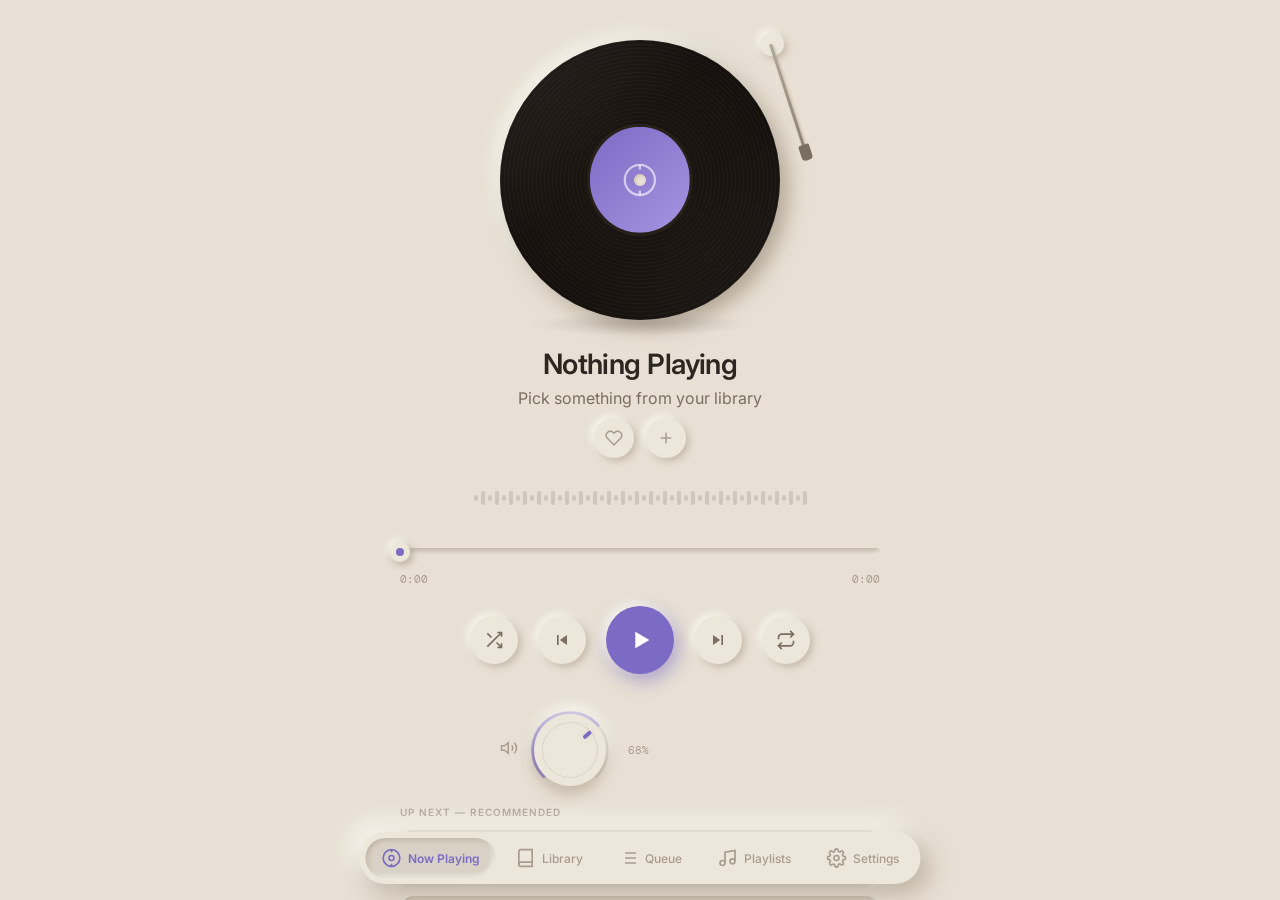
==== frontend/index.html @ 66c56b70 "feat: initialize Musico project with Tauri backend and neumorphic frontend architecture" ====
<!DOCTYPE html>
<html lang="en" data-palette="nebula">
<head>
<meta charset="UTF-8"/>
<meta name="viewport" content="width=device-width, initial-scale=1.0"/>
<title>Musico — Neumorphic Music Player</title>
<meta name="description" content="Musico — A beautiful neumorphic music player with skeuomorphic vinyl disc, rotary volume knob, and M3 Expressive navigation"/>

<link rel="stylesheet" href="css/tokens.css"/>
<link rel="stylesheet" href="css/neumorphic.css"/>
<link rel="stylesheet" href="css/animations.css"/>
<link rel="stylesheet" href="css/layout.css"/>
<link rel="stylesheet" href="css/now-playing.css"/>
<link rel="stylesheet" href="css/library.css"/>
<link rel="stylesheet" href="css/queue.css"/>
<link rel="stylesheet" href="css/settings.css"/>
</head>
<body>

<div id="app">
  <!-- ══════════════════════════════════════════════════════════════════════════
       MAIN CONTENT AREA
       ══════════════════════════════════════════════════════════════════════════ -->
  <main id="main-content">

    <!-- ── NOW PLAYING ────────────────────────────────────────────────────── -->
    <section id="view-now-playing" class="view active">
      <div class="now-playing" id="now-playing-scroll">

        <!-- Vinyl Record Assembly -->
        <div class="vinyl-container">
          <div class="vinyl-disc paused" id="vinyl-disc">
            <div class="vinyl-grooves"></div>
            <div class="vinyl-label" id="vinyl-label">
              <div class="vinyl-label-fallback" id="vinyl-fallback">
                <svg viewBox="0 0 24 24" fill="none" stroke="currentColor" stroke-width="1.5">
                  <circle cx="12" cy="12" r="10"/>
                  <circle cx="12" cy="12" r="3"/>
                  <path d="M12 2v3M12 19v3"/>
                </svg>
              </div>
            </div>
            <div class="vinyl-spindle"></div>
            <div class="vinyl-sheen"></div>
          </div>
          <div class="vinyl-shadow"></div>
          <!-- Tonearm -->
          <div class="tonearm-container">
            <div class="tonearm-base"></div>
            <div class="tonearm-arm tonearm resting" id="tonearm">
              <div class="tonearm-head"></div>
            </div>
          </div>
        </div>

        <!-- Song Metadata -->
        <div class="song-meta">
          <div class="song-title" id="np-title">Nothing Playing</div>
          <div class="song-artist" id="np-artist">Pick something from your library</div>
          <div class="song-actions">
            <button class="action-btn" id="btn-like" title="Like">
              <svg viewBox="0 0 24 24" fill="none" stroke="currentColor" stroke-width="2"><path d="M20.84 4.61a5.5 5.5 0 00-7.78 0L12 5.67l-1.06-1.06a5.5 5.5 0 00-7.78 7.78l1.06 1.06L12 21.23l7.78-7.78 1.06-1.06a5.5 5.5 0 000-7.78z"/></svg>
            </button>
            <button class="action-btn" id="btn-queue-current" title="Add to Queue">
              <svg viewBox="0 0 24 24" fill="none" stroke="currentColor" stroke-width="2"><path d="M12 5v14M5 12h14"/></svg>
            </button>
          </div>
        </div>

        <!-- Waveform Visualizer -->
        <div class="waveform" id="waveform"></div>

        <!-- Seek Bar -->
        <div class="seek-container">
          <div class="seek-track-wrapper" id="seek-wrapper">
            <div class="seek-track">
              <div class="seek-fill" id="seek-fill" style="width:0%">
                <div class="seek-thumb" id="seek-thumb"></div>
              </div>
            </div>
          </div>
          <div class="seek-times">
            <span id="time-current">0:00</span>
            <span id="time-total">0:00</span>
          </div>
        </div>

        <!-- Transport Controls -->
        <div class="transport">
          <button class="transport-btn" id="btn-shuffle" title="Shuffle">
            <svg viewBox="0 0 24 24" fill="none" stroke="currentColor" stroke-width="2"><path d="M16 3h5v5M4 20L21 3M21 16v5h-5M15 15l6 6M4 4l5 5"/></svg>
          </button>
          <button class="transport-btn" id="btn-prev" title="Previous">
            <svg viewBox="0 0 24 24" fill="currentColor"><path d="M6 6h2v12H6zM9.5 12l8.5 6V6z"/></svg>
          </button>
          <button class="play-btn-main" id="btn-play" title="Play">
            <svg viewBox="0 0 24 24" fill="currentColor" id="play-icon"><polygon points="8,5 20,12 8,19"/></svg>
          </button>
          <button class="transport-btn" id="btn-next" title="Next">
            <svg viewBox="0 0 24 24" fill="currentColor"><path d="M16 6h2v12h-2zM6 18l8.5-6L6 6z"/></svg>
          </button>
          <button class="transport-btn" id="btn-repeat" title="Repeat">
            <svg viewBox="0 0 24 24" fill="none" stroke="currentColor" stroke-width="2"><polyline points="17 1 21 5 17 9"/><path d="M3 11V9a4 4 0 014-4h14"/><polyline points="7 23 3 19 7 15"/><path d="M21 13v2a4 4 0 01-4 4H3"/></svg>
          </button>
        </div>

        <!-- Mode indicator -->
        <div class="mode-indicator" id="mode-indicator"></div>

        <!-- Volume Knob -->
        <div class="volume-section">
          <div class="volume-icon" id="vol-icon">
            <svg viewBox="0 0 24 24" fill="none" stroke="currentColor" stroke-width="2"><polygon points="11 5 6 9 2 9 2 15 6 15 11 19"/><path d="M19.07 4.93a10 10 0 010 14.14M15.54 8.46a5 5 0 010 7.08"/></svg>
          </div>
          <div class="volume-knob-container" id="knob-container">
            <svg class="knob-track" viewBox="0 0 100 100">
              <circle class="knob-track-bg" cx="50" cy="50" r="44" stroke-dasharray="207" stroke-dashoffset="0" transform="rotate(135 50 50)"/>
              <circle class="knob-track-fill" id="knob-arc" cx="50" cy="50" r="44" stroke-dasharray="207" stroke-dashoffset="207" transform="rotate(135 50 50)"/>
            </svg>
            <div class="volume-knob" id="volume-knob">
              <div class="knob-notch" id="knob-notch"></div>
            </div>
          </div>
          <div class="volume-label" id="vol-label">68%</div>
        </div>

        <!-- Recommendations -->
        <div class="recs-section" id="recs-section">
          <div class="recs-header">UP NEXT — RECOMMENDED</div>
          <div class="song-list" style="padding:0; overflow:visible;" id="recs-list">
            <!-- Populated by JS -->
          </div>
        </div>

      </div>
    </section>

    <!-- ── LIBRARY ────────────────────────────────────────────────────────── -->
    <section id="view-library" class="view">
      <div class="library">
        <div class="library-header">
          <span class="library-title">Library</span>
          <span class="library-count" id="lib-count">847 songs</span>
          <div class="search-bar" id="search-bar">
            <div class="search-icon">
              <svg viewBox="0 0 24 24" fill="none" stroke="currentColor" stroke-width="2"><circle cx="11" cy="11" r="8"/><path d="M21 21l-4.35-4.35"/></svg>
            </div>
            <input type="text" placeholder="Search your library..." id="search-input"/>
            <button class="search-clear" id="search-clear">✕</button>
          </div>
          <div class="view-toggle">
            <button class="view-toggle-btn active" data-view="list" id="toggle-list" title="List view">
              <svg viewBox="0 0 16 16" fill="none" stroke="currentColor" stroke-width="1.5"><path d="M2 4h12M2 8h12M2 12h12"/></svg>
            </button>
            <button class="view-toggle-btn" data-view="grid" id="toggle-grid" title="Grid view">
              <svg viewBox="0 0 16 16" fill="none" stroke="currentColor" stroke-width="1.5"><rect x="1" y="1" width="5.5" height="5.5" rx="1"/><rect x="9.5" y="1" width="5.5" height="5.5" rx="1"/><rect x="1" y="9.5" width="5.5" height="5.5" rx="1"/><rect x="9.5" y="9.5" width="5.5" height="5.5" rx="1"/></svg>
            </button>
          </div>
        </div>

        <div class="sort-bar">
          <span class="sort-label">Sort by</span>
          <button class="sort-pill active" data-sort="title">Title <span class="sort-arrow">↑</span></button>
          <button class="sort-pill" data-sort="artist">Artist</button>
          <button class="sort-pill" data-sort="album">Album</button>
          <button class="sort-pill" data-sort="duration">Duration</button>
        </div>

        <!-- List view -->
        <div class="song-list" id="song-list-view">
          <!-- Demo songs -->
        </div>

        <!-- Grid view (hidden by default) -->
        <div class="album-grid" id="album-grid-view" style="display:none;">
          <!-- Populated by JS -->
        </div>
      </div>
    </section>

    <!-- ── QUEUE ──────────────────────────────────────────────────────────── -->
    <section id="view-queue" class="view">
      <div class="queue-view">
        <div class="queue-header">
          <span class="queue-title">Queue</span>
          <span class="queue-count" id="queue-count">0 songs</span>
        </div>
        <div class="queue-list" id="queue-list">
          <div class="queue-empty" id="queue-empty">
            <svg viewBox="0 0 24 24" fill="none" stroke="currentColor" stroke-width="1.5"><path d="M9 18V5l12-2v13"/><circle cx="6" cy="18" r="3"/><circle cx="18" cy="16" r="3"/></svg>
            <div style="text-align:center;">
              <div style="font-weight:var(--weight-semi); color:var(--text-primary); margin-bottom:4px;">Queue is empty</div>
              <div style="font-size:var(--text-caption);">Add songs from Library or let Smart Radio fill it</div>
            </div>
          </div>
        </div>
      </div>
    </section>

    <!-- ── PLAYLISTS ──────────────────────────────────────────────────────── -->
    <section id="view-playlists" class="view">
      <div class="queue-view">
        <div class="queue-header">
          <span class="queue-title">Playlists</span>
        </div>
        <div class="queue-list">
          <div class="queue-empty">
            <svg viewBox="0 0 24 24" fill="none" stroke="currentColor" stroke-width="1.5"><path d="M8 6h13M8 12h13M8 18h13M3 6h.01M3 12h.01M3 18h.01"/></svg>
            <div style="text-align:center;">
              <div style="font-weight:var(--weight-semi); color:var(--text-primary); margin-bottom:4px;">No playlists yet</div>
              <div style="font-size:var(--text-caption);">Smart playlists will appear here once you listen more</div>
            </div>
          </div>
        </div>
      </div>
    </section>

    <!-- ── SETTINGS ───────────────────────────────────────────────────────── -->
    <section id="view-settings" class="view">
      <div class="settings-view">
        <div class="settings-header">
          <div class="settings-title">Settings</div>
          <div class="settings-subtitle">Musico preferences & audio</div>
        </div>

        <div class="settings-tabs">
          <button class="settings-tab active" data-tab="general">
            <svg viewBox="0 0 24 24" fill="none" stroke="currentColor" stroke-width="2"><circle cx="12" cy="12" r="3"/><path d="M19.4 15a1.65 1.65 0 00.33 1.82l.06.06a2 2 0 010 2.83 2 2 0 01-2.83 0l-.06-.06a1.65 1.65 0 00-1.82-.33 1.65 1.65 0 00-1 1.51V21a2 2 0 01-4 0v-.09A1.65 1.65 0 009 19.4a1.65 1.65 0 00-1.82.33l-.06.06a2 2 0 01-2.83-2.83l.06-.06A1.65 1.65 0 004.68 15a1.65 1.65 0 00-1.51-1H3a2 2 0 010-4h.09A1.65 1.65 0 004.6 9a1.65 1.65 0 00-.33-1.82l-.06-.06a2 2 0 012.83-2.83l.06.06A1.65 1.65 0 009 4.68a1.65 1.65 0 001-1.51V3a2 2 0 014 0v.09a1.65 1.65 0 001 1.51 1.65 1.65 0 001.82-.33l.06-.06a2 2 0 012.83 2.83l-.06.06A1.65 1.65 0 0019.4 9a1.65 1.65 0 001.51 1H21a2 2 0 010 4h-.09a1.65 1.65 0 00-1.51 1z"/></svg>
            General
          </button>
          <button class="settings-tab" data-tab="audio">
            <svg viewBox="0 0 24 24" fill="none" stroke="currentColor" stroke-width="2"><path d="M2 6h4l3-3h6l3 3h4v12H2z"/><circle cx="12" cy="13" r="4"/></svg>
            Audio
          </button>
          <button class="settings-tab" data-tab="themes">
            <svg viewBox="0 0 24 24" fill="none" stroke="currentColor" stroke-width="2"><circle cx="12" cy="12" r="5"/><path d="M12 1v2M12 21v2M4.22 4.22l1.42 1.42M18.36 18.36l1.42 1.42M1 12h2M21 12h2M4.22 19.78l1.42-1.42M18.36 5.64l1.42-1.42"/></svg>
            Themes
          </button>
        </div>

        <div class="settings-content">

          <!-- GENERAL TAB -->
          <div class="settings-panel active" id="panel-general">
            <!-- Music Folder -->
            <div class="s-card">
              <div class="s-card-header">Music Library</div>
              <div class="s-row">
                <div class="s-icon">
                  <svg viewBox="0 0 24 24" fill="none" stroke="currentColor" stroke-width="2"><path d="M22 19a2 2 0 01-2 2H4a2 2 0 01-2-2V5a2 2 0 012-2h5l2 3h9a2 2 0 012 2z"/></svg>
                </div>
                <div class="s-info">
                  <div class="s-label">Music Folder</div>
                  <div class="s-hint">Scanned for audio files</div>
                </div>
                <span class="s-folder-tag">
                  <svg viewBox="0 0 16 16" fill="none" stroke="currentColor" stroke-width="1.2"><path d="M2 4h12v9H2zM2 4l2-2h3l1 2"/></svg>
                  ~/Music
                </span>
              </div>
              <div class="s-row">
                <div class="s-icon green">
                  <svg viewBox="0 0 24 24" fill="none" stroke="currentColor" stroke-width="2"><polyline points="23 4 23 10 17 10"/><path d="M20.49 15a9 9 0 11-2.12-9.36L23 10"/></svg>
                </div>
                <div class="s-info">
                  <div class="s-label">Re-index Library</div>
                  <div class="s-hint">847 songs · Scanned 2 hours ago</div>
                </div>
                <button class="s-action-btn" id="btn-scan">
                  <svg viewBox="0 0 24 24" fill="none" stroke="currentColor" stroke-width="2"><polyline points="23 4 23 10 17 10"/><path d="M20.49 15a9 9 0 11-2.12-9.36L23 10"/></svg>
                  Scan
                </button>
              </div>
            </div>

            <!-- Keyboard Shortcuts -->
            <div class="s-card">
              <div class="s-card-header">Keyboard Shortcuts</div>
              <div style="padding: var(--space-12) var(--space-20);">
                <div class="shortcut-row"><span class="key-badge">Space</span><span class="shortcut-desc">Play / Pause</span></div>
                <div class="shortcut-row"><span class="key-badge">← →</span><span class="shortcut-desc">Seek ±5 seconds</span></div>
                <div class="shortcut-row"><span class="key-badge">↑ ↓</span><span class="shortcut-desc">Volume ±5%</span></div>
                <div class="shortcut-row"><span class="key-badge">N</span><span class="shortcut-desc">Next track</span></div>
                <div class="shortcut-row"><span class="key-badge">P</span><span class="shortcut-desc">Previous track</span></div>
                <div class="shortcut-row"><span class="key-badge">S</span><span class="shortcut-desc">Cycle shuffle mode</span></div>
                <div class="shortcut-row"><span class="key-badge">R</span><span class="shortcut-desc">Cycle repeat mode</span></div>
              </div>
            </div>

            <!-- About -->
            <div class="s-card">
              <div class="about-section">
                <div>
                  <div class="about-name">Musico</div>
                  <div class="about-detail">Tauri · Symphonia · Pure Rust Backend</div>
                </div>
                <span class="version-badge">v0.2.0</span>
              </div>
            </div>
          </div>

          <!-- AUDIO TAB -->
          <div class="settings-panel" id="panel-audio">
            <!-- Equalizer -->
            <div class="s-card">
              <div class="s-row" style="border-top:none;">
                <div class="s-icon">
                  <svg viewBox="0 0 24 24" fill="none" stroke="currentColor" stroke-width="2"><path d="M2 6h4M10 6h12M2 12h10M16 12h6M2 18h6M12 18h10"/><circle cx="8" cy="6" r="2"/><circle cx="14" cy="12" r="2"/><circle cx="10" cy="18" r="2"/></svg>
                </div>
                <div class="s-info">
                  <div class="s-label">Equalizer</div>
                  <div class="s-hint">10-band audio equalizer</div>
                </div>
                <div class="s-toggle on" id="toggle-eq"></div>
              </div>
              <div style="padding: var(--space-4) var(--space-16) var(--space-8); display:flex; gap:var(--space-6); flex-wrap:wrap;">
                <button class="sort-pill active">Flat</button>
                <button class="sort-pill">Bass Boost</button>
                <button class="sort-pill">Vocal</button>
                <button class="sort-pill">Treble</button>
                <button class="sort-pill">Rock</button>
                <button class="sort-pill">Classical</button>
              </div>
              <div class="eq-bands">
                <div class="eq-band"><span class="eq-band-label">32</span><span class="eq-band-value">0</span></div>
                <div class="eq-band"><span class="eq-band-label">64</span><span class="eq-band-value">0</span></div>
                <div class="eq-band"><span class="eq-band-label">125</span><span class="eq-band-value">0</span></div>
                <div class="eq-band"><span class="eq-band-label">250</span><span class="eq-band-value">0</span></div>
                <div class="eq-band"><span class="eq-band-label">500</span><span class="eq-band-value">0</span></div>
                <div class="eq-band"><span class="eq-band-label">1K</span><span class="eq-band-value">0</span></div>
                <div class="eq-band"><span class="eq-band-label">2K</span><span class="eq-band-value">0</span></div>
                <div class="eq-band"><span class="eq-band-label">4K</span><span class="eq-band-value">0</span></div>
                <div class="eq-band"><span class="eq-band-label">8K</span><span class="eq-band-value">0</span></div>
                <div class="eq-band"><span class="eq-band-label">16K</span><span class="eq-band-value">0</span></div>
              </div>
            </div>

            <!-- Normalization -->
            <div class="s-card">
              <div class="s-card-header">Audio Normalization</div>
              <div class="s-card-desc">Match perceived loudness across tracks</div>
              <div style="padding: var(--space-4) var(--space-20) var(--space-16); display:flex; gap:var(--space-8);">
                <button class="sort-pill active">Off</button>
                <button class="sort-pill">Track</button>
                <button class="sort-pill">Album</button>
              </div>
            </div>

            <!-- Crossfade -->
            <div class="s-card">
              <div class="s-row" style="border-top:none;">
                <div class="s-icon red">
                  <svg viewBox="0 0 24 24" fill="none" stroke="currentColor" stroke-width="2"><path d="M2 12s3-7 10-7 10 7 10 7-3 7-10 7-10-7-10-7z"/></svg>
                </div>
                <div class="s-info">
                  <div class="s-label">Crossfade</div>
                  <div class="s-hint">Smooth blend between tracks</div>
                </div>
                <div class="s-toggle" id="toggle-crossfade"></div>
              </div>
              <div class="s-slider-row">
                <div class="s-slider-label">
                  <span class="s-hint">Duration</span>
                  <span class="s-value">3.0s</span>
                </div>
                <input type="range" class="s-slider" min="0.5" max="10" step="0.5" value="3"/>
              </div>
            </div>

            <!-- Sleep Timer -->
            <div class="s-card">
              <div class="s-card-header">Sleep Timer</div>
              <div style="padding: var(--space-4) var(--space-20) var(--space-16); display:flex; gap:var(--space-8); flex-wrap:wrap;">
                <button class="sort-pill">15 min</button>
                <button class="sort-pill">30 min</button>
                <button class="sort-pill">45 min</button>
                <button class="sort-pill">60 min</button>
                <button class="sort-pill">90 min</button>
              </div>
            </div>
          </div>

          <!-- THEMES TAB -->
          <div class="settings-panel" id="panel-themes">
            <!-- Color Palette -->
            <div class="s-card">
              <div class="s-card-header">Color Palette</div>
              <div class="swatches-row" id="palette-swatches">
                <div class="swatch selected" data-palette="nebula"><div class="swatch-color" style="background:linear-gradient(135deg,#7c6bc4,#a594e0);"></div></div>
                <div class="swatch" data-palette="sakura"><div class="swatch-color" style="background:linear-gradient(135deg,#d4548a,#e88aab);"></div></div>
                <div class="swatch" data-palette="aurora"><div class="swatch-color" style="background:linear-gradient(135deg,#2da67a,#5cc49e);"></div></div>
                <div class="swatch" data-palette="ocean"><div class="swatch-color" style="background:linear-gradient(135deg,#2e96cc,#68b8e0);"></div></div>
                <div class="swatch" data-palette="ember"><div class="swatch-color" style="background:linear-gradient(135deg,#d48a3c,#e8a868);"></div></div>
                <div class="swatch" data-palette="mono"><div class="swatch-color" style="background:linear-gradient(135deg,#7a7a80,#a0a0a6);"></div></div>
              </div>
            </div>

            <!-- Art Tint -->
            <div class="s-card">
              <div class="s-row" style="border-top:none;">
                <div class="s-icon blue">
                  <svg viewBox="0 0 24 24" fill="none" stroke="currentColor" stroke-width="2"><rect x="3" y="3" width="18" height="18" rx="2"/><circle cx="8.5" cy="8.5" r="1.5"/><path d="M21 15l-5-5L5 21"/></svg>
                </div>
                <div class="s-info">
                  <div class="s-label">Art Tint Background</div>
                  <div class="s-hint">Tint surfaces with album art color</div>
                </div>
                <div class="s-toggle on" id="toggle-art-tint"></div>
              </div>
            </div>

            <!-- Smart Radio -->
            <div class="s-card">
              <div class="s-row" style="border-top:none;">
                <div class="s-icon green">
                  <svg viewBox="0 0 24 24" fill="none" stroke="currentColor" stroke-width="2"><path d="M9.09 9a3 3 0 015.83 1c0 2-3 3-3 3"/><circle cx="12" cy="17" r=".5"/><circle cx="12" cy="12" r="10"/></svg>
                </div>
                <div class="s-info">
                  <div class="s-label">Smart Recommendations</div>
                  <div class="s-hint">ML queue based on session mood</div>
                </div>
                <div class="s-toggle on" id="toggle-smart-rec"></div>
              </div>
            </div>
          </div>

        </div>
      </div>
    </section>

  </main>

  <!-- ══════════════════════════════════════════════════════════════════════════
       MINI PLAYER STRIP
       ══════════════════════════════════════════════════════════════════════════ -->
  <div class="mini-player hidden" id="mini-player" style="--mini-progress: 0%;">
    <div class="mini-vinyl mini-vinyl-spin paused" id="mini-vinyl">
      <div class="mini-vinyl-art" id="mini-art">
        <svg viewBox="0 0 24 24" fill="none" stroke="currentColor" stroke-width="1.5" style="color:var(--text-disabled); width:12px; height:12px;">
          <circle cx="12" cy="12" r="10"/><circle cx="12" cy="12" r="3"/>
        </svg>
      </div>
      <div class="mini-vinyl-hole"></div>
    </div>
    <div class="mini-info">
      <div class="mini-title" id="mini-title">Nothing Playing</div>
      <div class="mini-artist" id="mini-artist">—</div>
    </div>
    <div class="mini-controls">
      <button class="mini-btn play-btn" id="mini-play" title="Play/Pause">
        <svg viewBox="0 0 24 24" fill="currentColor"><polygon points="8,5 20,12 8,19"/></svg>
      </button>
      <button class="mini-btn" id="mini-next" title="Next">
        <svg viewBox="0 0 24 24" fill="currentColor"><path d="M16 6h2v12h-2zM6 18l8.5-6L6 6z"/></svg>
      </button>
    </div>
  </div>

  <!-- ══════════════════════════════════════════════════════════════════════════
       BOTTOM NAVIGATION PILL
       ══════════════════════════════════════════════════════════════════════════ -->
  <nav class="bottom-nav-pill" id="bottom-nav">
    <button class="nav-item active" data-view="now-playing">
      <svg viewBox="0 0 24 24" fill="none" stroke="currentColor" stroke-width="2"><circle cx="12" cy="12" r="10"/><circle cx="12" cy="12" r="3"/><path d="M12 2v3M12 19v3"/></svg>
      <span>Now Playing</span>
    </button>
    <button class="nav-item" data-view="library">
      <svg viewBox="0 0 24 24" fill="none" stroke="currentColor" stroke-width="2"><path d="M4 19.5A2.5 2.5 0 016.5 17H20"/><path d="M6.5 2H20v20H6.5A2.5 2.5 0 014 19.5v-15A2.5 2.5 0 016.5 2z"/></svg>
      <span>Library</span>
    </button>
    <button class="nav-item" data-view="queue">
      <svg viewBox="0 0 24 24" fill="none" stroke="currentColor" stroke-width="2"><path d="M8 6h13M8 12h13M8 18h13M3 6h.01M3 12h.01M3 18h.01"/></svg>
      <span>Queue</span>
    </button>
    <button class="nav-item" data-view="playlists">
      <svg viewBox="0 0 24 24" fill="none" stroke="currentColor" stroke-width="2"><path d="M9 18V5l12-2v13"/><circle cx="6" cy="18" r="3"/><circle cx="18" cy="16" r="3"/></svg>
      <span>Playlists</span>
    </button>
    <button class="nav-item" data-view="settings">
      <svg viewBox="0 0 24 24" fill="none" stroke="currentColor" stroke-width="2"><circle cx="12" cy="12" r="3"/><path d="M19.4 15a1.65 1.65 0 00.33 1.82l.06.06a2 2 0 010 2.83 2 2 0 01-2.83 0l-.06-.06a1.65 1.65 0 00-1.82-.33 1.65 1.65 0 00-1 1.51V21a2 2 0 01-4 0v-.09A1.65 1.65 0 009 19.4a1.65 1.65 0 00-1.82.33l-.06.06a2 2 0 01-2.83-2.83l.06-.06A1.65 1.65 0 004.68 15a1.65 1.65 0 00-1.51-1H3a2 2 0 010-4h.09A1.65 1.65 0 004.6 9a1.65 1.65 0 00-.33-1.82l-.06-.06a2 2 0 012.83-2.83l.06.06A1.65 1.65 0 009 4.68a1.65 1.65 0 001-1.51V3a2 2 0 014 0v.09a1.65 1.65 0 001 1.51 1.65 1.65 0 001.82-.33l.06-.06a2 2 0 012.83 2.83l-.06.06A1.65 1.65 0 0019.4 9a1.65 1.65 0 001.51 1H21a2 2 0 010 4h-.09a1.65 1.65 0 00-1.51 1z"/></svg>
      <span>Settings</span>
    </button>
  </nav>
</div>

<!-- ═══════════════════════════════════════════════════════════════════════════
     JAVASCRIPT
     ═══════════════════════════════════════════════════════════════════════════ -->
<script src="js/bridge.js"></script>
<script src="js/app.js"></script>
<script src="js/vinyl.js"></script>
<script src="js/knob.js"></script>
<script src="js/seek.js"></script>

</body>
</html>
---- frontend/css/tokens.css ----
/* ══════════════════════════════════════════════════════════════════════════════
   MUSICO — Design System Tokens
   Neumorphic Warm Light · M3 Expressive Hint
   ══════════════════════════════════════════════════════════════════════════════ */

@import url('https://fonts.googleapis.com/css2?family=Inter:opsz,wght@14..32,300;14..32,400;14..32,500;14..32,600;14..32,700&family=DM+Mono:wght@400;500&display=swap');

:root {
  /* ─── Surface Palette ─────────────────────────────────────────────────── */
  --surface-base:      #e4dcd0;
  --surface:           #e8e0d4;
  --surface-raised:    #ede6da;
  --surface-inset:     #d9d1c5;
  --surface-deep:      #cfc7bb;

  /* ─── Neumorphic Shadows ──────────────────────────────────────────────── */
  --shadow-dark:       rgba(155, 140, 120, 0.45);
  --shadow-light:      rgba(255, 255, 248, 0.75);
  --shadow-dark-strong: rgba(140, 125, 105, 0.6);
  --shadow-light-strong: rgba(255, 255, 252, 0.9);

  /* ─── Text Colors ─────────────────────────────────────────────────────── */
  --text-primary:      #2e2620;
  --text-secondary:    #7a6e60;
  --text-muted:        #a89c8e;
  --text-disabled:     #c4bab0;
  --text-on-accent:    #ffffff;

  /* ─── Dividers & Borders ──────────────────────────────────────────────── */
  --divider:           rgba(155, 140, 120, 0.18);
  --border-subtle:     rgba(155, 140, 120, 0.12);

  /* ─── Accent — Nebula (default) ───────────────────────────────────────── */
  --accent:            #7c6bc4;
  --accent-secondary:  #a594e0;
  --accent-tint:       rgba(124, 107, 196, 0.12);
  --accent-tint-strong: rgba(124, 107, 196, 0.22);
  --accent-shadow:     rgba(124, 107, 196, 0.30);
  --accent-glow:       rgba(124, 107, 196, 0.15);

  /* ─── Semantic Colors ─────────────────────────────────────────────────── */
  --success:           #4caf7c;
  --warning:           #e0a040;
  --error:             #d45858;

  /* ─── Typography ──────────────────────────────────────────────────────── */
  --font-display:      'Inter', -apple-system, BlinkMacSystemFont, sans-serif;
  --font-mono:         'DM Mono', 'SF Mono', 'Consolas', monospace;

  --text-hero:         28px;
  --text-title:        20px;
  --text-subtitle:     16px;
  --text-body:         14px;
  --text-caption:      12px;
  --text-micro:        11px;
  --text-nano:         10px;

  --weight-light:      300;
  --weight-normal:     400;
  --weight-medium:     500;
  --weight-semi:       600;
  --weight-bold:       700;

  /* ─── Spacing ─────────────────────────────────────────────────────────── */
  --space-2:           2px;
  --space-4:           4px;
  --space-6:           6px;
  --space-8:           8px;
  --space-10:          10px;
  --space-12:          12px;
  --space-16:          16px;
  --space-20:          20px;
  --space-24:          24px;
  --space-32:          32px;
  --space-40:          40px;
  --space-48:          48px;
  --space-64:          64px;

  /* ─── Radii ───────────────────────────────────────────────────────────── */
  --radius-xs:         6px;
  --radius-sm:         10px;
  --radius-md:         14px;
  --radius-lg:         20px;
  --radius-xl:         28px;
  --radius-pill:       50px;
  --radius-circle:     50%;

  /* ─── Neumorphic Presets ──────────────────────────────────────────────── */
  --neu-raised:        6px 6px 14px var(--shadow-dark), -6px -6px 14px var(--shadow-light);
  --neu-raised-sm:     3px 3px 7px var(--shadow-dark), -3px -3px 7px var(--shadow-light);
  --neu-raised-lg:     10px 10px 24px var(--shadow-dark), -10px -10px 24px var(--shadow-light);
  --neu-inset:         inset 4px 4px 8px var(--shadow-dark), inset -4px -4px 8px var(--shadow-light);
  --neu-inset-sm:      inset 2px 2px 5px var(--shadow-dark), inset -2px -2px 5px var(--shadow-light);
  --neu-inset-lg:      inset 6px 6px 14px var(--shadow-dark), inset -6px -6px 14px var(--shadow-light);
  --neu-flat:          none;

  /* ─── Transitions ─────────────────────────────────────────────────────── */
  --ease-out:          cubic-bezier(0.22, 1, 0.36, 1);
  --ease-spring:       cubic-bezier(0.34, 1.56, 0.64, 1);
  --duration-fast:     120ms;
  --duration-normal:   200ms;
  --duration-slow:     350ms;

  /* ─── Z-Index Layers ──────────────────────────────────────────────────── */
  --z-base:            1;
  --z-raised:          10;
  --z-mini-player:     100;
  --z-nav:             200;
  --z-overlay:         500;
  --z-modal:           1000;

  /* ─── Vinyl ───────────────────────────────────────────────────────────── */
  --vinyl-size:        280px;
  --vinyl-color:       #1a1410;
  --vinyl-groove:      rgba(40, 35, 28, 0.7);
  --vinyl-sheen:       rgba(255, 245, 230, 0.06);
  --vinyl-label-size:  38%;

  /* ─── Knob ────────────────────────────────────────────────────────────── */
  --knob-size:         72px;
  --knob-track-width:  4px;
}

/* ─── Palette Overrides ─────────────────────────────────────────────────────── */

[data-palette="nebula"] {
  --accent:            #7c6bc4;
  --accent-secondary:  #a594e0;
  --accent-tint:       rgba(124, 107, 196, 0.12);
  --accent-tint-strong: rgba(124, 107, 196, 0.22);
  --accent-shadow:     rgba(124, 107, 196, 0.30);
  --accent-glow:       rgba(124, 107, 196, 0.15);
}

[data-palette="sakura"] {
  --accent:            #d4548a;
  --accent-secondary:  #e88aab;
  --accent-tint:       rgba(212, 84, 138, 0.12);
  --accent-tint-strong: rgba(212, 84, 138, 0.22);
  --accent-shadow:     rgba(212, 84, 138, 0.30);
  --accent-glow:       rgba(212, 84, 138, 0.15);
}

[data-palette="aurora"] {
  --accent:            #2da67a;
  --accent-secondary:  #5cc49e;
  --accent-tint:       rgba(45, 166, 122, 0.12);
  --accent-tint-strong: rgba(45, 166, 122, 0.22);
  --accent-shadow:     rgba(45, 166, 122, 0.30);
  --accent-glow:       rgba(45, 166, 122, 0.15);
}

[data-palette="ocean"] {
  --accent:            #2e96cc;
  --accent-secondary:  #68b8e0;
  --accent-tint:       rgba(46, 150, 204, 0.12);
  --accent-tint-strong: rgba(46, 150, 204, 0.22);
  --accent-shadow:     rgba(46, 150, 204, 0.30);
  --accent-glow:       rgba(46, 150, 204, 0.15);
}

[data-palette="ember"] {
  --accent:            #d48a3c;
  --accent-secondary:  #e8a868;
  --accent-tint:       rgba(212, 138, 60, 0.12);
  --accent-tint-strong: rgba(212, 138, 60, 0.22);
  --accent-shadow:     rgba(212, 138, 60, 0.30);
  --accent-glow:       rgba(212, 138, 60, 0.15);
}

[data-palette="mono"] {
  --accent:            #7a7a80;
  --accent-secondary:  #a0a0a6;
  --accent-tint:       rgba(122, 122, 128, 0.12);
  --accent-tint-strong: rgba(122, 122, 128, 0.22);
  --accent-shadow:     rgba(122, 122, 128, 0.30);
  --accent-glow:       rgba(122, 122, 128, 0.15);
}
---- frontend/css/neumorphic.css ----
/* ══════════════════════════════════════════════════════════════════════════════
   MUSICO — Neumorphic Utility Classes
   Reusable raised/inset/button primitives
   ══════════════════════════════════════════════════════════════════════════════ */

/* ─── Reset ─────────────────────────────────────────────────────────────────── */
*, *::before, *::after { box-sizing: border-box; margin: 0; padding: 0; }

html {
  font-family: var(--font-display);
  font-size: 16px;
  color: var(--text-primary);
  background: var(--surface);
  -webkit-font-smoothing: antialiased;
  -moz-osx-font-smoothing: grayscale;
  overflow: hidden;
  height: 100%;
}

body {
  height: 100%;
  overflow: hidden;
}

/* ─── Neumorphic Surfaces ───────────────────────────────────────────────────── */

.neu-raised {
  background: var(--surface-raised);
  box-shadow: var(--neu-raised);
  border-radius: var(--radius-lg);
}

.neu-raised-sm {
  background: var(--surface-raised);
  box-shadow: var(--neu-raised-sm);
  border-radius: var(--radius-md);
}

.neu-raised-lg {
  background: var(--surface-raised);
  box-shadow: var(--neu-raised-lg);
  border-radius: var(--radius-xl);
}

.neu-inset {
  background: var(--surface-inset);
  box-shadow: var(--neu-inset);
  border-radius: var(--radius-lg);
}

.neu-inset-sm {
  background: var(--surface-inset);
  box-shadow: var(--neu-inset-sm);
  border-radius: var(--radius-md);
}

.neu-flat {
  background: var(--surface);
  box-shadow: none;
}

/* ─── Neumorphic Buttons ────────────────────────────────────────────────────── */

.neu-btn {
  display: inline-flex;
  align-items: center;
  justify-content: center;
  gap: var(--space-8);
  background: var(--surface-raised);
  box-shadow: var(--neu-raised-sm);
  border: none;
  border-radius: var(--radius-md);
  padding: var(--space-10) var(--space-16);
  font-family: var(--font-display);
  font-size: var(--text-body);
  font-weight: var(--weight-medium);
  color: var(--text-primary);
  cursor: pointer;
  transition: box-shadow var(--duration-fast) var(--ease-out),
              transform var(--duration-fast) var(--ease-out),
              background var(--duration-fast) var(--ease-out);
  user-select: none;
  -webkit-user-select: none;
  outline: none;
  position: relative;
}

.neu-btn:hover {
  box-shadow: var(--neu-raised);
  transform: translateY(-1px);
}

.neu-btn:active, .neu-btn.pressed {
  box-shadow: var(--neu-inset-sm);
  transform: translateY(0);
  background: var(--surface-inset);
}

.neu-btn.active {
  box-shadow: var(--neu-inset-sm);
  background: var(--surface-inset);
  color: var(--accent);
}

/* Circle buttons */
.neu-btn-circle {
  composes: neu-btn;
  border-radius: var(--radius-circle);
  padding: 0;
  width: 44px;
  height: 44px;
  flex-shrink: 0;
}

.neu-btn-circle.sm { width: 36px; height: 36px; }
.neu-btn-circle.lg { width: 64px; height: 64px; }
.neu-btn-circle.xl { width: 80px; height: 80px; }

/* Accent filled button */
.neu-btn-accent {
  background: var(--accent);
  color: var(--text-on-accent);
  box-shadow: 4px 4px 12px var(--accent-shadow),
              -2px -2px 8px var(--shadow-light),
              0 4px 16px var(--accent-shadow);
}

.neu-btn-accent:hover {
  box-shadow: 6px 6px 16px var(--accent-shadow),
              -3px -3px 10px var(--shadow-light),
              0 6px 24px var(--accent-shadow);
  transform: translateY(-2px);
}

.neu-btn-accent:active {
  box-shadow: inset 3px 3px 6px rgba(0,0,0,0.2),
              inset -2px -2px 4px rgba(255,255,255,0.1);
  transform: translateY(0);
}

/* Pill-shaped button */
.neu-btn-pill {
  border-radius: var(--radius-pill);
  padding: var(--space-8) var(--space-20);
}

/* Ghost button (no neumorphic depth, subtle hover) */
.neu-btn-ghost {
  background: transparent;
  box-shadow: none;
  color: var(--text-secondary);
  padding: var(--space-8) var(--space-12);
  border-radius: var(--radius-sm);
}

.neu-btn-ghost:hover {
  background: var(--accent-tint);
  color: var(--accent);
  box-shadow: none;
  transform: none;
}

.neu-btn-ghost.active {
  background: var(--accent-tint-strong);
  color: var(--accent);
  box-shadow: none;
}

/* ─── Neumorphic Cards ──────────────────────────────────────────────────────── */

.neu-card {
  background: var(--surface-raised);
  box-shadow: var(--neu-raised);
  border-radius: var(--radius-lg);
  padding: var(--space-24);
}

.neu-card-sm {
  background: var(--surface-raised);
  box-shadow: var(--neu-raised-sm);
  border-radius: var(--radius-md);
  padding: var(--space-16);
}

.neu-card-inset {
  background: var(--surface-inset);
  box-shadow: var(--neu-inset);
  border-radius: var(--radius-md);
  padding: var(--space-16);
}

/* ─── Neumorphic Inputs ─────────────────────────────────────────────────────── */

.neu-input {
  background: var(--surface-inset);
  box-shadow: var(--neu-inset-sm);
  border: none;
  border-radius: var(--radius-sm);
  padding: var(--space-10) var(--space-16);
  font-family: var(--font-display);
  font-size: var(--text-body);
  color: var(--text-primary);
  outline: none;
  width: 100%;
  transition: box-shadow var(--duration-normal) var(--ease-out);
}

.neu-input::placeholder {
  color: var(--text-muted);
}

.neu-input:focus {
  box-shadow: var(--neu-inset-sm), 0 0 0 2px var(--accent-tint-strong);
}

/* ─── Toggle Switch ─────────────────────────────────────────────────────────── */

.neu-toggle {
  position: relative;
  width: 48px;
  height: 26px;
  border-radius: 13px;
  background: var(--surface-inset);
  box-shadow: var(--neu-inset-sm);
  cursor: pointer;
  transition: background var(--duration-normal) var(--ease-out);
  flex-shrink: 0;
}

.neu-toggle::after {
  content: '';
  position: absolute;
  top: 3px;
  left: 3px;
  width: 20px;
  height: 20px;
  border-radius: var(--radius-circle);
  background: var(--surface-raised);
  box-shadow: 2px 2px 4px var(--shadow-dark), -1px -1px 3px var(--shadow-light);
  transition: transform var(--duration-normal) var(--ease-spring),
              background var(--duration-normal) var(--ease-out);
}

.neu-toggle.on {
  background: var(--accent-tint-strong);
}

.neu-toggle.on::after {
  transform: translateX(22px);
  background: var(--accent);
  box-shadow: 2px 2px 6px var(--accent-shadow), -1px -1px 3px var(--shadow-light);
}

/* ─── Divider ───────────────────────────────────────────────────────────────── */

.neu-divider {
  height: 1px;
  background: var(--divider);
  margin: var(--space-16) 0;
  border: none;
}

/* ─── Badge ─────────────────────────────────────────────────────────────────── */

.neu-badge {
  display: inline-flex;
  align-items: center;
  justify-content: center;
  padding: var(--space-4) var(--space-10);
  border-radius: var(--radius-pill);
  background: var(--accent-tint);
  color: var(--accent);
  font-size: var(--text-micro);
  font-weight: var(--weight-semi);
  font-family: var(--font-mono);
}

/* ─── Scrollbar ─────────────────────────────────────────────────────────────── */

::-webkit-scrollbar {
  width: 6px;
}

::-webkit-scrollbar-track {
  background: transparent;
}

::-webkit-scrollbar-thumb {
  background: var(--shadow-dark);
  border-radius: 3px;
}

::-webkit-scrollbar-thumb:hover {
  background: var(--text-muted);
}

/* ─── Utility Classes ───────────────────────────────────────────────────────── */

.text-primary { color: var(--text-primary); }
.text-secondary { color: var(--text-secondary); }
.text-muted { color: var(--text-muted); }
.text-accent { color: var(--accent); }
.text-mono { font-family: var(--font-mono); }

.font-display { font-family: var(--font-display); }
.font-light { font-weight: var(--weight-light); }
.font-normal { font-weight: var(--weight-normal); }
.font-medium { font-weight: var(--weight-medium); }
.font-semi { font-weight: var(--weight-semi); }
.font-bold { font-weight: var(--weight-bold); }

.truncate {
  white-space: nowrap;
  overflow: hidden;
  text-overflow: ellipsis;
}
---- frontend/css/animations.css ----
/* ══════════════════════════════════════════════════════════════════════════════
   MUSICO — Animations
   Vinyl spin, micro-interactions, transitions
   ══════════════════════════════════════════════════════════════════════════════ */

/* ─── Vinyl Spin ────────────────────────────────────────────────────────────── */

@keyframes vinyl-spin {
  from { transform: rotate(0deg); }
  to   { transform: rotate(360deg); }
}

.vinyl-disc {
  animation: vinyl-spin 3s linear infinite;
}

.vinyl-disc.paused {
  animation-play-state: paused;
}

/* ─── Tonearm ───────────────────────────────────────────────────────────────── */

@keyframes tonearm-rest {
  from { transform: rotate(0deg); }
  to   { transform: rotate(-18deg); }
}

@keyframes tonearm-play {
  from { transform: rotate(-18deg); }
  to   { transform: rotate(0deg); }
}

.tonearm {
  transform-origin: 12px 12px;
  transition: transform 0.6s var(--ease-out);
}

.tonearm.resting {
  transform: rotate(-18deg);
}

.tonearm.playing {
  transform: rotate(0deg);
}

/* ─── Equalizer Bars ────────────────────────────────────────────────────────── */

@keyframes eq-bar-1 {
  0%, 100% { height: 30%; }
  50%      { height: 90%; }
}

@keyframes eq-bar-2 {
  0%, 100% { height: 60%; }
  50%      { height: 30%; }
}

@keyframes eq-bar-3 {
  0%, 100% { height: 45%; }
  50%      { height: 80%; }
}

.eq-bars span:nth-child(1) { animation: eq-bar-1 0.8s ease-in-out infinite; }
.eq-bars span:nth-child(2) { animation: eq-bar-2 0.6s ease-in-out infinite 0.1s; }
.eq-bars span:nth-child(3) { animation: eq-bar-3 0.7s ease-in-out infinite 0.2s; }

/* ─── Pulse / Glow ──────────────────────────────────────────────────────────── */

@keyframes pulse-accent {
  0%, 100% { box-shadow: 0 0 0 0 var(--accent-tint-strong); }
  50%      { box-shadow: 0 0 0 8px transparent; }
}

.pulse-accent {
  animation: pulse-accent 2s ease-in-out infinite;
}

@keyframes glow-accent {
  0%, 100% { filter: drop-shadow(0 0 4px var(--accent-glow)); }
  50%      { filter: drop-shadow(0 0 12px var(--accent-glow)); }
}

/* ─── Fade / Slide Transitions ──────────────────────────────────────────────── */

@keyframes fade-in {
  from { opacity: 0; }
  to   { opacity: 1; }
}

@keyframes fade-in-up {
  from { opacity: 0; transform: translateY(16px); }
  to   { opacity: 1; transform: translateY(0); }
}

@keyframes fade-in-scale {
  from { opacity: 0; transform: scale(0.95); }
  to   { opacity: 1; transform: scale(1); }
}

@keyframes slide-up {
  from { transform: translateY(100%); }
  to   { transform: translateY(0); }
}

/* ─── View Transitions ──────────────────────────────────────────────────────── */

.view {
  display: none;
  opacity: 0;
}

.view.active {
  display: flex;
  flex-direction: column;
  opacity: 1;
  animation: fade-in-scale var(--duration-slow) var(--ease-out) both;
}

/* ─── Button Press ──────────────────────────────────────────────────────────── */

@keyframes btn-press {
  0%   { transform: scale(1); }
  50%  { transform: scale(0.95); }
  100% { transform: scale(1); }
}

/* ─── Knob Indicator Glow ───────────────────────────────────────────────────── */

@keyframes knob-glow {
  0%, 100% { opacity: 0.6; }
  50%      { opacity: 1; }
}

/* ─── Shimmer (loading) ─────────────────────────────────────────────────────── */

@keyframes shimmer {
  0%   { background-position: -200px 0; }
  100% { background-position: calc(200px + 100%) 0; }
}

.shimmer {
  background: linear-gradient(
    90deg,
    var(--surface-inset) 0%,
    var(--surface-raised) 50%,
    var(--surface-inset) 100%
  );
  background-size: 200px 100%;
  animation: shimmer 1.5s ease-in-out infinite;
}

/* ─── Progress Line Animation ───────────────────────────────────────────────── */

@keyframes progress-pulse {
  0%, 100% { opacity: 1; }
  50%      { opacity: 0.7; }
}

/* ─── Mini Vinyl Spin ───────────────────────────────────────────────────────── */

.mini-vinyl-spin {
  animation: vinyl-spin 2s linear infinite;
}

.mini-vinyl-spin.paused {
  animation-play-state: paused;
}
---- frontend/css/layout.css ----
/* ══════════════════════════════════════════════════════════════════════════════
   MUSICO — Layout Shell
   App shell, bottom nav pill, mini player strip
   ══════════════════════════════════════════════════════════════════════════════ */

/* ─── App Shell ─────────────────────────────────────────────────────────────── */

#app {
  display: flex;
  flex-direction: column;
  height: 100vh;
  overflow: hidden;
  background: var(--surface);
  position: relative;
}

#main-content {
  flex: 1;
  overflow: hidden;
  position: relative;
}

/* ─── Bottom Navigation Pill ────────────────────────────────────────────────── */

.bottom-nav-pill {
  position: fixed;
  bottom: var(--space-16);
  left: 50%;
  transform: translateX(-50%);
  z-index: var(--z-nav);

  display: flex;
  align-items: center;
  gap: var(--space-4);
  padding: var(--space-6);
  border-radius: var(--radius-pill);
  background: var(--surface-raised);
  box-shadow: var(--neu-raised-lg), 0 8px 32px rgba(0,0,0,0.08);
}

.nav-item {
  display: flex;
  align-items: center;
  justify-content: center;
  gap: var(--space-6);
  padding: var(--space-10) var(--space-16);
  border-radius: var(--radius-pill);
  border: none;
  background: transparent;
  color: var(--text-muted);
  font-family: var(--font-display);
  font-size: var(--text-caption);
  font-weight: var(--weight-medium);
  cursor: pointer;
  transition: all var(--duration-normal) var(--ease-out);
  white-space: nowrap;
  user-select: none;
  -webkit-user-select: none;
  outline: none;
  position: relative;
}

.nav-item svg {
  width: 20px;
  height: 20px;
  flex-shrink: 0;
  transition: color var(--duration-normal) var(--ease-out);
}

.nav-item span {
  transition: opacity var(--duration-normal) var(--ease-out);
}

.nav-item:hover {
  color: var(--text-secondary);
  background: var(--accent-tint);
}

.nav-item.active {
  background: var(--surface-inset);
  box-shadow: var(--neu-inset-sm);
  color: var(--accent);
  font-weight: var(--weight-semi);
}

.nav-item.active svg {
  color: var(--accent);
}

/* Nav badge */
.nav-item .nav-badge {
  position: absolute;
  top: 4px;
  right: 8px;
  width: 7px;
  height: 7px;
  background: var(--accent);
  border-radius: var(--radius-circle);
  border: 2px solid var(--surface-raised);
}

/* ─── Mini Player Strip ─────────────────────────────────────────────────────── */

.mini-player {
  position: fixed;
  bottom: 78px; /* Above nav pill */
  left: var(--space-16);
  right: var(--space-16);
  z-index: var(--z-mini-player);

  display: flex;
  align-items: center;
  gap: var(--space-12);
  padding: var(--space-10) var(--space-16);
  border-radius: var(--radius-lg);
  background: var(--surface-raised);
  box-shadow: var(--neu-raised), 0 4px 20px rgba(0,0,0,0.06);
  transition: opacity var(--duration-normal) var(--ease-out),
              transform var(--duration-normal) var(--ease-out);
  overflow: hidden;
}

.mini-player.hidden {
  opacity: 0;
  transform: translateY(8px);
  pointer-events: none;
}

/* Progress line at top of mini player */
.mini-player::before {
  content: '';
  position: absolute;
  top: 0;
  left: 0;
  height: 3px;
  width: var(--mini-progress, 0%);
  background: linear-gradient(90deg, var(--accent), var(--accent-secondary));
  border-radius: 2px 2px 0 0;
  transition: width 0.25s linear;
}

/* Mini vinyl disc */
.mini-vinyl {
  width: 40px;
  height: 40px;
  border-radius: var(--radius-circle);
  background: var(--vinyl-color);
  flex-shrink: 0;
  position: relative;
  overflow: hidden;
  box-shadow: var(--neu-raised-sm);
}

.mini-vinyl-art {
  position: absolute;
  top: 50%;
  left: 50%;
  transform: translate(-50%, -50%);
  width: 22px;
  height: 22px;
  border-radius: var(--radius-circle);
  background: var(--surface-deep);
  border: 2px solid rgba(255,255,255,0.08);
  overflow: hidden;
}

.mini-vinyl-art img {
  width: 100%;
  height: 100%;
  object-fit: cover;
}

.mini-vinyl-hole {
  position: absolute;
  top: 50%;
  left: 50%;
  transform: translate(-50%, -50%);
  width: 6px;
  height: 6px;
  border-radius: var(--radius-circle);
  background: var(--surface);
  z-index: 2;
}

/* Mini vinyl grooves */
.mini-vinyl::after {
  content: '';
  position: absolute;
  inset: 4px;
  border-radius: var(--radius-circle);
  border: 1px solid rgba(255,255,255,0.04);
}

/* Mini song info */
.mini-info {
  flex: 1;
  min-width: 0;
  display: flex;
  flex-direction: column;
  gap: 2px;
}

.mini-title {
  font-size: var(--text-body);
  font-weight: var(--weight-medium);
  color: var(--text-primary);
  white-space: nowrap;
  overflow: hidden;
  text-overflow: ellipsis;
}

.mini-artist {
  font-size: var(--text-micro);
  color: var(--text-muted);
  white-space: nowrap;
  overflow: hidden;
  text-overflow: ellipsis;
}

/* Mini controls */
.mini-controls {
  display: flex;
  align-items: center;
  gap: var(--space-6);
  flex-shrink: 0;
}

.mini-btn {
  display: flex;
  align-items: center;
  justify-content: center;
  width: 34px;
  height: 34px;
  border-radius: var(--radius-circle);
  border: none;
  background: var(--surface-raised);
  box-shadow: var(--neu-raised-sm);
  color: var(--text-secondary);
  cursor: pointer;
  transition: all var(--duration-fast) var(--ease-out);
}

.mini-btn:hover {
  color: var(--text-primary);
  box-shadow: var(--neu-raised);
}

.mini-btn:active {
  box-shadow: var(--neu-inset-sm);
  background: var(--surface-inset);
}

.mini-btn.play-btn {
  background: var(--accent);
  color: var(--text-on-accent);
  box-shadow: 2px 2px 6px var(--accent-shadow), -1px -1px 4px var(--shadow-light);
}

.mini-btn.play-btn:active {
  box-shadow: inset 2px 2px 4px rgba(0,0,0,0.2);
}

.mini-btn svg {
  width: 14px;
  height: 14px;
}

/* ─── Responsive ────────────────────────────────────────────────────────────── */

@media (max-width: 700px) {
  .nav-item span {
    display: none;
  }

  .nav-item {
    padding: var(--space-10) var(--space-12);
  }

  .bottom-nav-pill {
    left: var(--space-12);
    right: var(--space-12);
    transform: none;
    justify-content: space-around;
  }

  .mini-player {
    bottom: 72px;
    left: var(--space-8);
    right: var(--space-8);
  }

  .mini-info {
    display: none;
  }
}
---- frontend/css/now-playing.css ----
/* ══════════════════════════════════════════════════════════════════════════════
   MUSICO — Now Playing View
   Vinyl disc, seek bar, transport controls, volume knob, lyrics
   ══════════════════════════════════════════════════════════════════════════════ */

/* ─── Now Playing Container ─────────────────────────────────────────────────── */

.now-playing {
  flex: 1;
  display: flex;
  flex-direction: column;
  align-items: center;
  overflow-y: auto;
  overflow-x: hidden;
  padding: var(--space-32) var(--space-24) 160px;
  gap: var(--space-20);
  scrollbar-width: thin;
}

/* ─── Vinyl Record Assembly ─────────────────────────────────────────────────── */

.vinyl-container {
  position: relative;
  width: var(--vinyl-size);
  height: var(--vinyl-size);
  flex-shrink: 0;
  margin: var(--space-8) 0;
}

/* The actual vinyl disc */
.vinyl-disc {
  width: 100%;
  height: 100%;
  border-radius: var(--radius-circle);
  background: var(--vinyl-color);
  position: relative;
  box-shadow:
    8px 8px 20px var(--shadow-dark-strong),
    -6px -6px 16px var(--shadow-light),
    inset 0 0 60px rgba(0,0,0,0.3);
  overflow: hidden;
}

/* Vinyl grooves — concentric rings */
.vinyl-grooves {
  position: absolute;
  inset: 0;
  border-radius: var(--radius-circle);
  background:
    repeating-radial-gradient(
      circle at center,
      transparent 0px,
      transparent 3px,
      rgba(255,255,255,0.03) 3px,
      rgba(255,255,255,0.03) 4px
    );
  pointer-events: none;
}

/* Vinyl sheen (light reflection) */
.vinyl-sheen {
  position: absolute;
  inset: 0;
  border-radius: var(--radius-circle);
  background: linear-gradient(
    135deg,
    rgba(255,250,240,0.08) 0%,
    transparent 40%,
    transparent 60%,
    rgba(255,250,240,0.04) 100%
  );
  pointer-events: none;
}

/* Album art label in center */
.vinyl-label {
  position: absolute;
  top: 50%;
  left: 50%;
  transform: translate(-50%, -50%);
  width: var(--vinyl-label-size);
  height: 0;
  padding-bottom: var(--vinyl-label-size);
  border-radius: var(--radius-circle);
  overflow: hidden;
  box-shadow: inset 0 0 20px rgba(0,0,0,0.3);
  border: 3px solid rgba(50,40,30,0.6);
}

.vinyl-label img {
  position: absolute;
  inset: 0;
  width: 100%;
  height: 100%;
  object-fit: cover;
}

/* Fallback label (no album art) */
.vinyl-label-fallback {
  position: absolute;
  inset: 0;
  display: flex;
  align-items: center;
  justify-content: center;
  background: linear-gradient(135deg, var(--accent), var(--accent-secondary));
}

.vinyl-label-fallback svg {
  width: 36%;
  height: 36%;
  color: rgba(255,255,255,0.6);
}

/* Spindle hole */
.vinyl-spindle {
  position: absolute;
  top: 50%;
  left: 50%;
  transform: translate(-50%, -50%);
  width: 12px;
  height: 12px;
  border-radius: var(--radius-circle);
  background: var(--surface);
  box-shadow: inset 1px 1px 3px var(--shadow-dark);
  z-index: 5;
}

/* Tonearm */
.tonearm-container {
  position: absolute;
  top: -8px;
  right: -12px;
  width: 100px;
  height: 160px;
  z-index: 10;
  pointer-events: none;
}

.tonearm-base {
  position: absolute;
  top: 0;
  right: 8px;
  width: 24px;
  height: 24px;
  border-radius: var(--radius-circle);
  background: var(--surface-raised);
  box-shadow: var(--neu-raised-sm);
}

.tonearm-arm {
  position: absolute;
  top: 12px;
  right: 20px;
  width: 3px;
  height: 120px;
  background: linear-gradient(to bottom, #b0a898, #8a7e70);
  border-radius: 2px;
  transform-origin: 1.5px 0;
  box-shadow: 1px 1px 3px var(--shadow-dark);
}

.tonearm-head {
  position: absolute;
  bottom: -2px;
  left: -4px;
  width: 11px;
  height: 16px;
  background: #7a6e60;
  border-radius: 2px 2px 4px 4px;
}

/* Vinyl ambient shadow */
.vinyl-shadow {
  position: absolute;
  bottom: -16px;
  left: 50%;
  transform: translateX(-50%);
  width: 80%;
  height: 24px;
  background: radial-gradient(ellipse, rgba(0,0,0,0.12) 0%, transparent 70%);
  pointer-events: none;
}

/* ─── Song Metadata ─────────────────────────────────────────────────────────── */

.song-meta {
  text-align: center;
  display: flex;
  flex-direction: column;
  align-items: center;
  gap: var(--space-6);
  width: 100%;
  max-width: 480px;
}

.song-title {
  font-size: var(--text-hero);
  font-weight: var(--weight-semi);
  color: var(--text-primary);
  letter-spacing: -0.02em;
  line-height: 1.2;
}

.song-artist {
  font-size: var(--text-subtitle);
  font-weight: var(--weight-normal);
  color: var(--text-secondary);
}

.song-actions {
  display: flex;
  align-items: center;
  gap: var(--space-12);
  margin-top: var(--space-4);
}

.action-btn {
  display: flex;
  align-items: center;
  justify-content: center;
  width: 40px;
  height: 40px;
  border-radius: var(--radius-circle);
  border: none;
  background: var(--surface-raised);
  box-shadow: var(--neu-raised-sm);
  color: var(--text-muted);
  cursor: pointer;
  transition: all var(--duration-fast) var(--ease-out);
}

.action-btn:hover {
  color: var(--accent);
  box-shadow: var(--neu-raised);
}

.action-btn:active {
  box-shadow: var(--neu-inset-sm);
  background: var(--surface-inset);
}

.action-btn.liked {
  color: var(--accent);
}

.action-btn svg {
  width: 18px;
  height: 18px;
}

/* ─── Waveform Visualizer ───────────────────────────────────────────────────── */

.waveform {
  display: flex;
  align-items: center;
  justify-content: center;
  gap: 3px;
  height: 40px;
  width: 100%;
  max-width: 480px;
  padding: 0 var(--space-4);
}

.wave-bar {
  width: 4px;
  border-radius: 2px;
  background: var(--surface-deep);
  transition: background var(--duration-fast) linear;
  flex-shrink: 0;
}

.wave-bar.played {
  background: var(--accent);
}

.wave-bar.current {
  background: var(--accent-secondary);
}

/* ─── Seek Bar ──────────────────────────────────────────────────────────────── */

.seek-container {
  width: 100%;
  max-width: 480px;
  display: flex;
  flex-direction: column;
  gap: var(--space-6);
}

.seek-track-wrapper {
  position: relative;
  height: 28px;
  display: flex;
  align-items: center;
  cursor: pointer;
}

.seek-track {
  width: 100%;
  height: 8px;
  border-radius: var(--radius-pill);
  background: var(--surface-inset);
  box-shadow: var(--neu-inset-sm);
  position: relative;
  overflow: visible;
}

.seek-fill {
  height: 100%;
  border-radius: var(--radius-pill);
  background: linear-gradient(90deg, var(--accent), var(--accent-secondary));
  width: 0%;
  transition: width 0.1s linear;
  position: relative;
}

.seek-thumb {
  position: absolute;
  top: 50%;
  right: -10px;
  transform: translateY(-50%);
  width: 20px;
  height: 20px;
  border-radius: var(--radius-circle);
  background: var(--surface-raised);
  box-shadow: var(--neu-raised-sm), 0 2px 8px rgba(0,0,0,0.1);
  cursor: grab;
  transition: box-shadow var(--duration-fast) var(--ease-out),
              transform var(--duration-fast) var(--ease-out);
  z-index: 5;
}

.seek-thumb:hover {
  box-shadow: var(--neu-raised), 0 2px 12px var(--accent-shadow);
  transform: translateY(-50%) scale(1.15);
}

.seek-thumb:active {
  cursor: grabbing;
  box-shadow: var(--neu-inset-sm);
  transform: translateY(-50%) scale(1.05);
}

/* Inner accent dot on thumb */
.seek-thumb::after {
  content: '';
  position: absolute;
  top: 50%;
  left: 50%;
  transform: translate(-50%, -50%);
  width: 8px;
  height: 8px;
  border-radius: var(--radius-circle);
  background: var(--accent);
}

.seek-times {
  display: flex;
  justify-content: space-between;
  font-family: var(--font-mono);
  font-size: var(--text-micro);
  color: var(--text-muted);
}

/* ─── Transport Controls ────────────────────────────────────────────────────── */

.transport {
  display: flex;
  align-items: center;
  gap: var(--space-20);
}

.transport-btn {
  display: flex;
  align-items: center;
  justify-content: center;
  width: 48px;
  height: 48px;
  border-radius: var(--radius-circle);
  border: none;
  background: var(--surface-raised);
  box-shadow: var(--neu-raised-sm);
  color: var(--text-secondary);
  cursor: pointer;
  transition: all var(--duration-fast) var(--ease-out);
}

.transport-btn svg {
  width: 20px;
  height: 20px;
}

.transport-btn:hover {
  color: var(--text-primary);
  box-shadow: var(--neu-raised);
  transform: translateY(-1px);
}

.transport-btn:active {
  box-shadow: var(--neu-inset-sm);
  background: var(--surface-inset);
  transform: translateY(0);
}

.transport-btn.active {
  color: var(--accent);
  box-shadow: var(--neu-inset-sm);
  background: var(--surface-inset);
}

/* Play button — large, accent-filled */
.play-btn-main {
  width: 68px;
  height: 68px;
  border-radius: var(--radius-circle);
  border: none;
  background: var(--accent);
  color: var(--text-on-accent);
  cursor: pointer;
  display: flex;
  align-items: center;
  justify-content: center;
  box-shadow:
    6px 6px 16px var(--accent-shadow),
    -4px -4px 10px var(--shadow-light),
    0 6px 20px var(--accent-shadow);
  transition: all var(--duration-fast) var(--ease-out);
}

.play-btn-main svg {
  width: 28px;
  height: 28px;
}

.play-btn-main:hover {
  box-shadow:
    8px 8px 20px var(--accent-shadow),
    -5px -5px 12px var(--shadow-light),
    0 8px 28px var(--accent-shadow);
  transform: translateY(-2px) scale(1.04);
}

.play-btn-main:active {
  box-shadow:
    inset 4px 4px 8px rgba(0,0,0,0.25),
    inset -2px -2px 4px rgba(255,255,255,0.08);
  transform: translateY(0) scale(0.98);
}

/* Mode indicator text */
.mode-indicator {
  font-size: var(--text-micro);
  color: var(--text-muted);
  font-weight: var(--weight-medium);
  letter-spacing: 0.05em;
}

.mode-indicator .mode-active {
  color: var(--accent);
}

/* ─── Volume Knob ───────────────────────────────────────────────────────────── */

.volume-section {
  display: flex;
  align-items: center;
  gap: var(--space-16);
  width: 100%;
  max-width: 280px;
}

.volume-knob-container {
  position: relative;
  width: var(--knob-size);
  height: var(--knob-size);
  flex-shrink: 0;
}

/* SVG arc track behind knob */
.knob-track {
  position: absolute;
  inset: -6px;
  width: calc(var(--knob-size) + 12px);
  height: calc(var(--knob-size) + 12px);
}

.knob-track-bg {
  fill: none;
  stroke: var(--surface-deep);
  stroke-width: var(--knob-track-width);
  stroke-linecap: round;
}

.knob-track-fill {
  fill: none;
  stroke: var(--accent);
  stroke-width: var(--knob-track-width);
  stroke-linecap: round;
  transition: stroke-dashoffset 0.1s linear;
  filter: drop-shadow(0 0 4px var(--accent-glow));
}

/* The physical knob */
.volume-knob {
  position: absolute;
  inset: 0;
  width: var(--knob-size);
  height: var(--knob-size);
  border-radius: var(--radius-circle);
  background: var(--surface-raised);
  box-shadow: var(--neu-raised);
  cursor: grab;
  user-select: none;
  -webkit-user-select: none;
  transition: box-shadow var(--duration-fast) var(--ease-out);
}

.volume-knob:hover {
  box-shadow: var(--neu-raised-lg);
}

.volume-knob:active {
  cursor: grabbing;
}

/* Knob notch indicator */
.knob-notch {
  position: absolute;
  top: 8px;
  left: 50%;
  transform: translateX(-50%);
  width: 4px;
  height: 10px;
  border-radius: 2px;
  background: var(--accent);
  box-shadow: 0 0 6px var(--accent-glow);
}

/* Knob inner ring texture */
.volume-knob::after {
  content: '';
  position: absolute;
  inset: 8px;
  border-radius: var(--radius-circle);
  border: 1px solid var(--divider);
}

.volume-label {
  font-family: var(--font-mono);
  font-size: var(--text-micro);
  color: var(--text-muted);
  text-align: center;
  min-width: 32px;
}

.volume-icon {
  color: var(--text-muted);
  flex-shrink: 0;
}

.volume-icon svg {
  width: 18px;
  height: 18px;
}

/* ─── Lyrics Panel ──────────────────────────────────────────────────────────── */

.lyrics-panel {
  width: 100%;
  max-width: 480px;
}

.lyrics-header {
  display: flex;
  align-items: center;
  gap: var(--space-8);
  margin-bottom: var(--space-12);
}

.lyrics-title {
  font-size: var(--text-nano);
  font-weight: var(--weight-semi);
  color: var(--text-muted);
  letter-spacing: 0.1em;
  text-transform: uppercase;
}

.lyrics-body {
  background: var(--surface-inset);
  box-shadow: var(--neu-inset);
  border-radius: var(--radius-md);
  padding: var(--space-20);
  max-height: 200px;
  overflow-y: auto;
  display: flex;
  flex-direction: column;
  gap: var(--space-4);
}

.lyric-line {
  font-size: var(--text-body);
  color: var(--text-muted);
  line-height: 1.8;
  transition: all var(--duration-normal) var(--ease-out);
}

.lyric-line.active {
  font-size: var(--text-subtitle);
  font-weight: var(--weight-semi);
  color: var(--accent);
}

/* ─── Recommendations ───────────────────────────────────────────────────────── */

.recs-section {
  width: 100%;
  max-width: 480px;
}

.recs-header {
  font-size: var(--text-nano);
  font-weight: var(--weight-semi);
  color: var(--text-muted);
  letter-spacing: 0.1em;
  text-transform: uppercase;
  margin-bottom: var(--space-12);
}

/* ─── Empty State ───────────────────────────────────────────────────────────── */

.empty-state {
  flex: 1;
  display: flex;
  flex-direction: column;
  align-items: center;
  justify-content: center;
  gap: var(--space-16);
  padding: var(--space-48);
}

.empty-icon {
  width: 100px;
  height: 100px;
  border-radius: var(--radius-xl);
  background: var(--surface-raised);
  box-shadow: var(--neu-raised);
  display: flex;
  align-items: center;
  justify-content: center;
  color: var(--accent);
  opacity: 0.5;
}

.empty-icon svg { width: 44px; height: 44px; }

.empty-title {
  font-size: var(--text-title);
  font-weight: var(--weight-semi);
  color: var(--text-primary);
}

.empty-desc {
  font-size: var(--text-body);
  color: var(--text-muted);
  text-align: center;
}

/* ─── Responsive ────────────────────────────────────────────────────────────── */

@media (max-width: 700px) {
  :root {
    --vinyl-size: 200px;
  }

  .now-playing {
    padding: var(--space-20) var(--space-16) 160px;
    gap: var(--space-16);
  }

  .song-title { font-size: var(--text-title); }
  .song-artist { font-size: var(--text-body); }

  .transport { gap: var(--space-12); }
  .transport-btn { width: 40px; height: 40px; }
  .play-btn-main { width: 56px; height: 56px; }
}
---- frontend/css/library.css ----
/* ══════════════════════════════════════════════════════════════════════════════
   MUSICO — Library View
   Search, sort, song list, album grid, card slots
   ══════════════════════════════════════════════════════════════════════════════ */

.library {
  flex: 1;
  display: flex;
  flex-direction: column;
  overflow: hidden;
}

/* ─── Library Header ────────────────────────────────────────────────────────── */

.library-header {
  display: flex;
  align-items: center;
  gap: var(--space-12);
  padding: var(--space-24) var(--space-32) var(--space-16);
  flex-shrink: 0;
}

.library-title {
  font-size: var(--text-hero);
  font-weight: var(--weight-bold);
  color: var(--text-primary);
  letter-spacing: -0.02em;
}

.library-count {
  display: inline-flex;
  align-items: center;
  padding: var(--space-4) var(--space-12);
  border-radius: var(--radius-pill);
  background: var(--accent-tint);
  color: var(--accent);
  font-family: var(--font-mono);
  font-size: var(--text-micro);
  font-weight: var(--weight-semi);
}

/* Search bar */
.search-bar {
  flex: 1;
  max-width: 320px;
  margin-left: auto;
  position: relative;
}

.search-bar input {
  width: 100%;
  padding: var(--space-10) var(--space-16) var(--space-10) 40px;
  background: var(--surface-inset);
  box-shadow: var(--neu-inset-sm);
  border: none;
  border-radius: var(--radius-pill);
  font-family: var(--font-display);
  font-size: var(--text-body);
  color: var(--text-primary);
  outline: none;
  transition: box-shadow var(--duration-normal) var(--ease-out);
}

.search-bar input::placeholder {
  color: var(--text-muted);
}

.search-bar input:focus {
  box-shadow: var(--neu-inset-sm), 0 0 0 2px var(--accent-tint-strong);
}

.search-icon {
  position: absolute;
  left: 14px;
  top: 50%;
  transform: translateY(-50%);
  color: var(--text-muted);
  pointer-events: none;
}

.search-icon svg { width: 16px; height: 16px; }

.search-clear {
  position: absolute;
  right: 8px;
  top: 50%;
  transform: translateY(-50%);
  width: 24px;
  height: 24px;
  border-radius: var(--radius-circle);
  border: none;
  background: transparent;
  color: var(--text-muted);
  cursor: pointer;
  display: none;
  align-items: center;
  justify-content: center;
  font-size: 14px;
}

.search-bar.has-query .search-clear { display: flex; }

/* View toggle */
.view-toggle {
  display: flex;
  gap: var(--space-2);
  padding: var(--space-4);
  border-radius: var(--radius-sm);
  background: var(--surface-inset);
  box-shadow: var(--neu-inset-sm);
}

.view-toggle-btn {
  display: flex;
  align-items: center;
  justify-content: center;
  width: 32px;
  height: 28px;
  border: none;
  border-radius: var(--radius-xs);
  background: transparent;
  color: var(--text-muted);
  cursor: pointer;
  transition: all var(--duration-fast) var(--ease-out);
}

.view-toggle-btn.active {
  background: var(--surface-raised);
  box-shadow: var(--neu-raised-sm);
  color: var(--accent);
}

.view-toggle-btn svg { width: 14px; height: 14px; }

/* ─── Sort Controls ─────────────────────────────────────────────────────────── */

.sort-bar {
  display: flex;
  align-items: center;
  gap: var(--space-8);
  padding: 0 var(--space-32) var(--space-12);
  flex-shrink: 0;
}

.sort-label {
  font-size: var(--text-micro);
  color: var(--text-muted);
  font-weight: var(--weight-medium);
}

.sort-pill {
  display: inline-flex;
  align-items: center;
  gap: var(--space-4);
  padding: var(--space-4) var(--space-12);
  border-radius: var(--radius-pill);
  border: none;
  background: var(--surface-raised);
  box-shadow: 2px 2px 4px var(--shadow-dark), -1px -1px 3px var(--shadow-light);
  font-family: var(--font-display);
  font-size: var(--text-micro);
  font-weight: var(--weight-medium);
  color: var(--text-secondary);
  cursor: pointer;
  transition: all var(--duration-fast) var(--ease-out);
}

.sort-pill:hover { color: var(--text-primary); }

.sort-pill.active {
  background: var(--accent-tint);
  color: var(--accent);
  box-shadow: var(--neu-inset-sm);
}

.sort-arrow {
  font-size: 10px;
  line-height: 1;
}

/* ─── Song List ─────────────────────────────────────────────────────────────── */

.song-list {
  flex: 1;
  overflow-y: auto;
  padding: 0 var(--space-24) 160px;
  display: flex;
  flex-direction: column;
  gap: var(--space-6);
}

/* Card slot row */
.song-row {
  display: flex;
  align-items: center;
  gap: var(--space-12);
  padding: var(--space-10) var(--space-16);
  border-radius: var(--radius-md);
  background: var(--surface-inset);
  box-shadow: var(--neu-inset-sm);
  cursor: pointer;
  transition: all var(--duration-normal) var(--ease-out);
  position: relative;
}

.song-row:hover {
  background: var(--surface-raised);
  box-shadow: var(--neu-raised-sm);
  transform: translateY(-1px);
}

.song-row.playing {
  background: var(--surface-raised);
  box-shadow: var(--neu-raised-sm), 0 0 0 1.5px var(--accent-tint-strong);
}

/* Row number */
.song-num {
  width: 24px;
  font-family: var(--font-mono);
  font-size: var(--text-micro);
  color: var(--text-muted);
  text-align: right;
  flex-shrink: 0;
}

.song-row.playing .song-num {
  color: var(--accent);
}

/* Equalizer bars (shown when playing) */
.eq-bars {
  display: flex;
  align-items: flex-end;
  gap: 2px;
  height: 14px;
}

.eq-bars span {
  width: 3px;
  border-radius: 1px;
  background: var(--accent);
}

/* Song art thumbnail */
.song-art {
  width: 40px;
  height: 40px;
  border-radius: var(--radius-sm);
  background: var(--surface-deep);
  flex-shrink: 0;
  overflow: hidden;
  display: flex;
  align-items: center;
  justify-content: center;
  box-shadow: 2px 2px 4px var(--shadow-dark), -1px -1px 2px var(--shadow-light);
}

.song-art img {
  width: 100%;
  height: 100%;
  object-fit: cover;
}

.song-art svg {
  width: 16px;
  height: 16px;
  color: var(--text-disabled);
}

/* Song info */
.song-info {
  flex: 1;
  min-width: 0;
}

.song-name {
  font-size: var(--text-body);
  font-weight: var(--weight-medium);
  color: var(--text-primary);
  white-space: nowrap;
  overflow: hidden;
  text-overflow: ellipsis;
}

.song-row.playing .song-name {
  color: var(--accent);
}

.song-detail {
  font-size: var(--text-micro);
  color: var(--text-muted);
  white-space: nowrap;
  overflow: hidden;
  text-overflow: ellipsis;
  margin-top: 2px;
}

/* Duration */
.song-duration {
  font-family: var(--font-mono);
  font-size: var(--text-micro);
  color: var(--text-muted);
  flex-shrink: 0;
}

/* Queue button */
.song-queue-btn {
  display: flex;
  align-items: center;
  justify-content: center;
  width: 28px;
  height: 28px;
  border-radius: var(--radius-circle);
  border: none;
  background: transparent;
  color: var(--text-disabled);
  cursor: pointer;
  opacity: 0;
  transition: all var(--duration-fast) var(--ease-out);
}

.song-row:hover .song-queue-btn { opacity: 1; }

.song-queue-btn:hover {
  background: var(--accent-tint);
  color: var(--accent);
}

.song-queue-btn svg { width: 14px; height: 14px; }

/* ─── Album Grid ────────────────────────────────────────────────────────────── */

.album-grid {
  flex: 1;
  overflow-y: auto;
  padding: 0 var(--space-24) 160px;
  display: grid;
  grid-template-columns: repeat(auto-fill, minmax(150px, 1fr));
  gap: var(--space-20);
  align-content: start;
}

.album-card {
  display: flex;
  flex-direction: column;
  gap: var(--space-8);
  padding: var(--space-12);
  border-radius: var(--radius-md);
  background: var(--surface-raised);
  box-shadow: var(--neu-raised-sm);
  cursor: pointer;
  transition: all var(--duration-normal) var(--ease-out);
}

.album-card:hover {
  box-shadow: var(--neu-raised);
  transform: translateY(-3px);
}

.album-card-art {
  width: 100%;
  aspect-ratio: 1;
  border-radius: var(--radius-sm);
  background: var(--surface-deep);
  overflow: hidden;
  display: flex;
  align-items: center;
  justify-content: center;
  box-shadow: var(--neu-inset-sm);
}

.album-card-art img {
  width: 100%;
  height: 100%;
  object-fit: cover;
}

.album-card-art svg {
  width: 30%;
  height: 30%;
  color: var(--text-disabled);
}

.album-card-title {
  font-size: var(--text-body);
  font-weight: var(--weight-medium);
  color: var(--text-primary);
  white-space: nowrap;
  overflow: hidden;
  text-overflow: ellipsis;
}

.album-card-artist {
  font-size: var(--text-micro);
  color: var(--text-muted);
  white-space: nowrap;
  overflow: hidden;
  text-overflow: ellipsis;
}

/* ─── Responsive ────────────────────────────────────────────────────────────── */

@media (max-width: 700px) {
  .library-header {
    flex-wrap: wrap;
    padding: var(--space-16);
    gap: var(--space-8);
  }

  .search-bar {
    max-width: none;
    order: 10;
    flex-basis: 100%;
  }

  .song-list, .album-grid {
    padding: 0 var(--space-12) 160px;
  }

  .sort-bar { padding: 0 var(--space-12) var(--space-8); }

  .album-grid {
    grid-template-columns: repeat(auto-fill, minmax(120px, 1fr));
    gap: var(--space-12);
  }
}
---- frontend/css/queue.css ----
/* ══════════════════════════════════════════════════════════════════════════════
   MUSICO — Queue View
   ══════════════════════════════════════════════════════════════════════════════ */

.queue-view {
  flex: 1;
  display: flex;
  flex-direction: column;
  overflow: hidden;
}

.queue-header {
  display: flex;
  align-items: center;
  gap: var(--space-12);
  padding: var(--space-24) var(--space-32) var(--space-16);
  flex-shrink: 0;
}

.queue-title {
  font-size: var(--text-hero);
  font-weight: var(--weight-bold);
  color: var(--text-primary);
  letter-spacing: -0.02em;
}

.queue-count {
  display: inline-flex;
  align-items: center;
  padding: var(--space-4) var(--space-12);
  border-radius: var(--radius-pill);
  background: var(--accent-tint);
  color: var(--accent);
  font-family: var(--font-mono);
  font-size: var(--text-micro);
  font-weight: var(--weight-semi);
}

.queue-list {
  flex: 1;
  overflow-y: auto;
  padding: 0 var(--space-24) 160px;
  display: flex;
  flex-direction: column;
  gap: var(--space-6);
}

/* Queue item (same card slot as library but with drag handle) */
.queue-item {
  display: flex;
  align-items: center;
  gap: var(--space-12);
  padding: var(--space-10) var(--space-16);
  border-radius: var(--radius-md);
  background: var(--surface-inset);
  box-shadow: var(--neu-inset-sm);
  transition: all var(--duration-normal) var(--ease-out);
  position: relative;
}

.queue-item:hover {
  background: var(--surface-raised);
  box-shadow: var(--neu-raised-sm);
}

.queue-item.playing {
  background: var(--surface-raised);
  box-shadow: var(--neu-raised-sm), 0 0 0 1.5px var(--accent-tint-strong);
}

/* Drag handle */
.queue-drag {
  display: flex;
  flex-direction: column;
  gap: 2px;
  cursor: grab;
  padding: var(--space-4);
  color: var(--text-disabled);
  opacity: 0;
  transition: opacity var(--duration-fast);
}

.queue-item:hover .queue-drag { opacity: 1; }

.queue-drag span {
  display: block;
  width: 12px;
  height: 2px;
  background: currentColor;
  border-radius: 1px;
}

/* Remove button */
.queue-remove {
  display: flex;
  align-items: center;
  justify-content: center;
  width: 24px;
  height: 24px;
  border-radius: var(--radius-circle);
  border: none;
  background: transparent;
  color: var(--text-disabled);
  cursor: pointer;
  opacity: 0;
  transition: all var(--duration-fast);
  font-size: 14px;
}

.queue-item:hover .queue-remove { opacity: 1; }
.queue-remove:hover { color: var(--error); background: rgba(212,88,88,0.1); }

/* Recommendations section in queue */
.queue-recs {
  margin-top: var(--space-24);
}

.queue-recs-title {
  font-size: var(--text-nano);
  font-weight: var(--weight-semi);
  color: var(--text-muted);
  letter-spacing: 0.1em;
  text-transform: uppercase;
  padding: 0 var(--space-4);
  margin-bottom: var(--space-12);
}

.queue-empty {
  flex: 1;
  display: flex;
  flex-direction: column;
  align-items: center;
  justify-content: center;
  gap: var(--space-16);
  color: var(--text-muted);
  padding: var(--space-48);
}

.queue-empty svg {
  width: 48px;
  height: 48px;
  opacity: 0.3;
}

@media (max-width: 700px) {
  .queue-header { padding: var(--space-16); }
  .queue-list { padding: 0 var(--space-12) 160px; }
}
---- frontend/css/settings.css ----
/* ══════════════════════════════════════════════════════════════════════════════
   MUSICO — Settings View
   Tabbed drawer, neumorphic cards, toggle switches, swatches, sliders
   ══════════════════════════════════════════════════════════════════════════════ */

.settings-view {
  flex: 1;
  display: flex;
  flex-direction: column;
  overflow: hidden;
}

.settings-header {
  padding: var(--space-24) var(--space-32) var(--space-16);
  flex-shrink: 0;
}

.settings-title {
  font-size: var(--text-hero);
  font-weight: var(--weight-bold);
  color: var(--text-primary);
  letter-spacing: -0.02em;
}

.settings-subtitle {
  font-size: var(--text-body);
  color: var(--text-muted);
  margin-top: var(--space-4);
}

/* ─── Tabs ──────────────────────────────────────────────────────────────────── */

.settings-tabs {
  display: flex;
  gap: var(--space-6);
  padding: 0 var(--space-32) var(--space-20);
  flex-shrink: 0;
}

.settings-tab {
  display: inline-flex;
  align-items: center;
  gap: var(--space-6);
  padding: var(--space-10) var(--space-20);
  border-radius: var(--radius-pill);
  border: none;
  background: var(--surface-raised);
  box-shadow: var(--neu-raised-sm);
  font-family: var(--font-display);
  font-size: var(--text-caption);
  font-weight: var(--weight-medium);
  color: var(--text-secondary);
  cursor: pointer;
  transition: all var(--duration-normal) var(--ease-out);
}

.settings-tab:hover {
  color: var(--text-primary);
}

.settings-tab.active {
  background: var(--surface-inset);
  box-shadow: var(--neu-inset-sm);
  color: var(--accent);
  font-weight: var(--weight-semi);
}

.settings-tab svg { width: 16px; height: 16px; }

/* ─── Settings Content ──────────────────────────────────────────────────────── */

.settings-content {
  flex: 1;
  overflow-y: auto;
  padding: 0 var(--space-32) 160px;
  display: flex;
  flex-direction: column;
  gap: var(--space-20);
}

.settings-panel {
  display: none;
  flex-direction: column;
  gap: var(--space-20);
}

.settings-panel.active {
  display: flex;
  animation: fade-in-up var(--duration-slow) var(--ease-out) both;
}

/* ─── Settings Cards ────────────────────────────────────────────────────────── */

.s-card {
  background: var(--surface-raised);
  box-shadow: var(--neu-raised);
  border-radius: var(--radius-lg);
  overflow: hidden;
}

.s-card-header {
  padding: var(--space-16) var(--space-20) var(--space-8);
  font-size: var(--text-subtitle);
  font-weight: var(--weight-semi);
  color: var(--text-primary);
}

.s-card-desc {
  padding: 0 var(--space-20) var(--space-12);
  font-size: var(--text-caption);
  color: var(--text-muted);
}

/* Settings row */
.s-row {
  display: flex;
  align-items: center;
  gap: var(--space-12);
  padding: var(--space-14, 14px) var(--space-20);
  border-top: 1px solid var(--divider);
  transition: background var(--duration-fast);
}

.s-row:first-child { border-top: none; }

.s-row:hover {
  background: var(--accent-tint);
}

/* Icon container */
.s-icon {
  width: 36px;
  height: 36px;
  border-radius: var(--radius-sm);
  display: flex;
  align-items: center;
  justify-content: center;
  flex-shrink: 0;
  background: var(--surface-inset);
  box-shadow: var(--neu-inset-sm);
  color: var(--accent);
}

.s-icon svg { width: 16px; height: 16px; }

.s-icon.green { color: var(--success); }
.s-icon.red { color: var(--error); }
.s-icon.blue { color: #2e96cc; }

/* Info */
.s-info {
  flex: 1;
  min-width: 0;
}

.s-label {
  font-size: var(--text-body);
  font-weight: var(--weight-medium);
  color: var(--text-primary);
}

.s-hint {
  font-size: var(--text-micro);
  color: var(--text-muted);
  margin-top: 2px;
}

/* Value display */
.s-value {
  font-size: var(--text-caption);
  color: var(--text-secondary);
  font-family: var(--font-mono);
  flex-shrink: 0;
}

/* Folder tag */
.s-folder-tag {
  display: inline-flex;
  align-items: center;
  gap: var(--space-6);
  padding: var(--space-4) var(--space-10);
  border-radius: var(--radius-xs);
  background: var(--surface-inset);
  box-shadow: var(--neu-inset-sm);
  font-family: var(--font-mono);
  font-size: var(--text-micro);
  color: var(--text-secondary);
  white-space: nowrap;
}

.s-folder-tag svg { width: 12px; height: 12px; }

/* ─── Toggle Switch (Neumorphic Rocker) ─────────────────────────────────────── */

.s-toggle {
  position: relative;
  width: 50px;
  height: 28px;
  border-radius: 14px;
  background: var(--surface-inset);
  box-shadow: var(--neu-inset-sm);
  cursor: pointer;
  flex-shrink: 0;
  transition: background var(--duration-normal) var(--ease-out);
}

.s-toggle::after {
  content: '';
  position: absolute;
  top: 4px;
  left: 4px;
  width: 20px;
  height: 20px;
  border-radius: var(--radius-circle);
  background: var(--surface-raised);
  box-shadow: 2px 2px 5px var(--shadow-dark), -1px -1px 3px var(--shadow-light);
  transition: transform var(--duration-normal) var(--ease-spring),
              background var(--duration-normal);
}

.s-toggle.on {
  background: var(--accent-tint-strong);
}

.s-toggle.on::after {
  transform: translateX(22px);
  background: var(--accent);
  box-shadow: 2px 2px 6px var(--accent-shadow), -1px -1px 3px var(--shadow-light);
}

/* ─── Color Swatches ────────────────────────────────────────────────────────── */

.swatches-row {
  display: flex;
  gap: var(--space-12);
  padding: var(--space-12) var(--space-20);
  flex-wrap: wrap;
}

.swatch {
  width: 44px;
  height: 44px;
  border-radius: var(--radius-md);
  cursor: pointer;
  position: relative;
  background: var(--surface-raised);
  box-shadow: var(--neu-raised-sm);
  overflow: hidden;
  transition: all var(--duration-fast) var(--ease-out);
}

.swatch:hover {
  transform: scale(1.08);
  box-shadow: var(--neu-raised);
}

.swatch-color {
  position: absolute;
  inset: 4px;
  border-radius: var(--radius-sm);
}

.swatch.selected {
  box-shadow: var(--neu-raised), 0 0 0 2.5px var(--accent);
}

.swatch.selected::before {
  content: '✓';
  position: absolute;
  inset: 0;
  display: flex;
  align-items: center;
  justify-content: center;
  color: white;
  font-size: 16px;
  font-weight: bold;
  z-index: 2;
  text-shadow: 0 1px 3px rgba(0,0,0,0.3);
}

/* ─── Settings Slider ───────────────────────────────────────────────────────── */

.s-slider-row {
  padding: var(--space-8) var(--space-20) var(--space-16);
  display: flex;
  flex-direction: column;
  gap: var(--space-8);
}

.s-slider-label {
  display: flex;
  justify-content: space-between;
  align-items: center;
}

.s-slider {
  -webkit-appearance: none;
  appearance: none;
  width: 100%;
  height: 8px;
  border-radius: var(--radius-pill);
  background: var(--surface-inset);
  box-shadow: var(--neu-inset-sm);
  outline: none;
}

.s-slider::-webkit-slider-thumb {
  -webkit-appearance: none;
  appearance: none;
  width: 22px;
  height: 22px;
  border-radius: var(--radius-circle);
  background: var(--surface-raised);
  box-shadow: var(--neu-raised-sm);
  cursor: pointer;
  border: 3px solid var(--accent);
  transition: box-shadow var(--duration-fast);
}

.s-slider::-webkit-slider-thumb:hover {
  box-shadow: var(--neu-raised), 0 0 8px var(--accent-glow);
}

.s-slider::-moz-range-thumb {
  width: 22px;
  height: 22px;
  border-radius: var(--radius-circle);
  background: var(--surface-raised);
  box-shadow: var(--neu-raised-sm);
  cursor: pointer;
  border: 3px solid var(--accent);
}

/* ─── Keyboard Shortcut Badges ──────────────────────────────────────────────── */

.shortcut-row {
  display: flex;
  align-items: center;
  gap: var(--space-12);
  padding: var(--space-6) 0;
}

.key-badge {
  display: inline-flex;
  align-items: center;
  justify-content: center;
  min-width: 28px;
  padding: var(--space-4) var(--space-8);
  border-radius: var(--radius-xs);
  background: var(--surface-raised);
  box-shadow: var(--neu-raised-sm);
  font-family: var(--font-mono);
  font-size: var(--text-micro);
  font-weight: var(--weight-medium);
  color: var(--text-primary);
}

.shortcut-desc {
  font-size: var(--text-caption);
  color: var(--text-muted);
}

/* ─── Action Button ─────────────────────────────────────────────────────────── */

.s-action-btn {
  display: inline-flex;
  align-items: center;
  gap: var(--space-8);
  padding: var(--space-10) var(--space-20);
  border-radius: var(--radius-pill);
  border: none;
  background: var(--surface-raised);
  box-shadow: var(--neu-raised-sm);
  font-family: var(--font-display);
  font-size: var(--text-caption);
  font-weight: var(--weight-medium);
  color: var(--accent);
  cursor: pointer;
  transition: all var(--duration-fast) var(--ease-out);
}

.s-action-btn:hover {
  box-shadow: var(--neu-raised);
  transform: translateY(-1px);
}

.s-action-btn:active {
  box-shadow: var(--neu-inset-sm);
  background: var(--surface-inset);
  transform: none;
}

.s-action-btn svg { width: 14px; height: 14px; }

/* ─── About Section ─────────────────────────────────────────────────────────── */

.about-section {
  display: flex;
  align-items: center;
  justify-content: space-between;
  padding: var(--space-16) var(--space-20);
}

.about-name {
  font-size: var(--text-body);
  font-weight: var(--weight-semi);
  color: var(--text-primary);
}

.about-detail {
  font-size: var(--text-micro);
  color: var(--text-muted);
  margin-top: 2px;
}

.version-badge {
  display: inline-flex;
  padding: var(--space-4) var(--space-12);
  border-radius: var(--radius-pill);
  background: var(--surface-inset);
  box-shadow: var(--neu-inset-sm);
  font-family: var(--font-mono);
  font-size: var(--text-micro);
  color: var(--text-secondary);
}

/* EQ bands */
.eq-bands {
  display: flex;
  gap: var(--space-4);
  padding: var(--space-8) var(--space-20) var(--space-16);
}

.eq-band {
  flex: 1;
  display: flex;
  flex-direction: column;
  align-items: center;
  gap: var(--space-4);
}

.eq-band-label {
  font-size: var(--text-nano);
  color: var(--text-muted);
}

.eq-band-value {
  font-family: var(--font-mono);
  font-size: var(--text-micro);
  color: var(--accent);
  font-weight: var(--weight-medium);
}

/* ─── Responsive ────────────────────────────────────────────────────────────── */

@media (max-width: 700px) {
  .settings-header, .settings-tabs {
    padding-left: var(--space-16);
    padding-right: var(--space-16);
  }

  .settings-content {
    padding: 0 var(--space-12) 160px;
  }

  .settings-tabs {
    overflow-x: auto;
    -webkit-overflow-scrolling: touch;
    scrollbar-width: none;
  }

  .settings-tabs::-webkit-scrollbar { display: none; }

  .swatches-row { padding: var(--space-8) var(--space-12); }
}
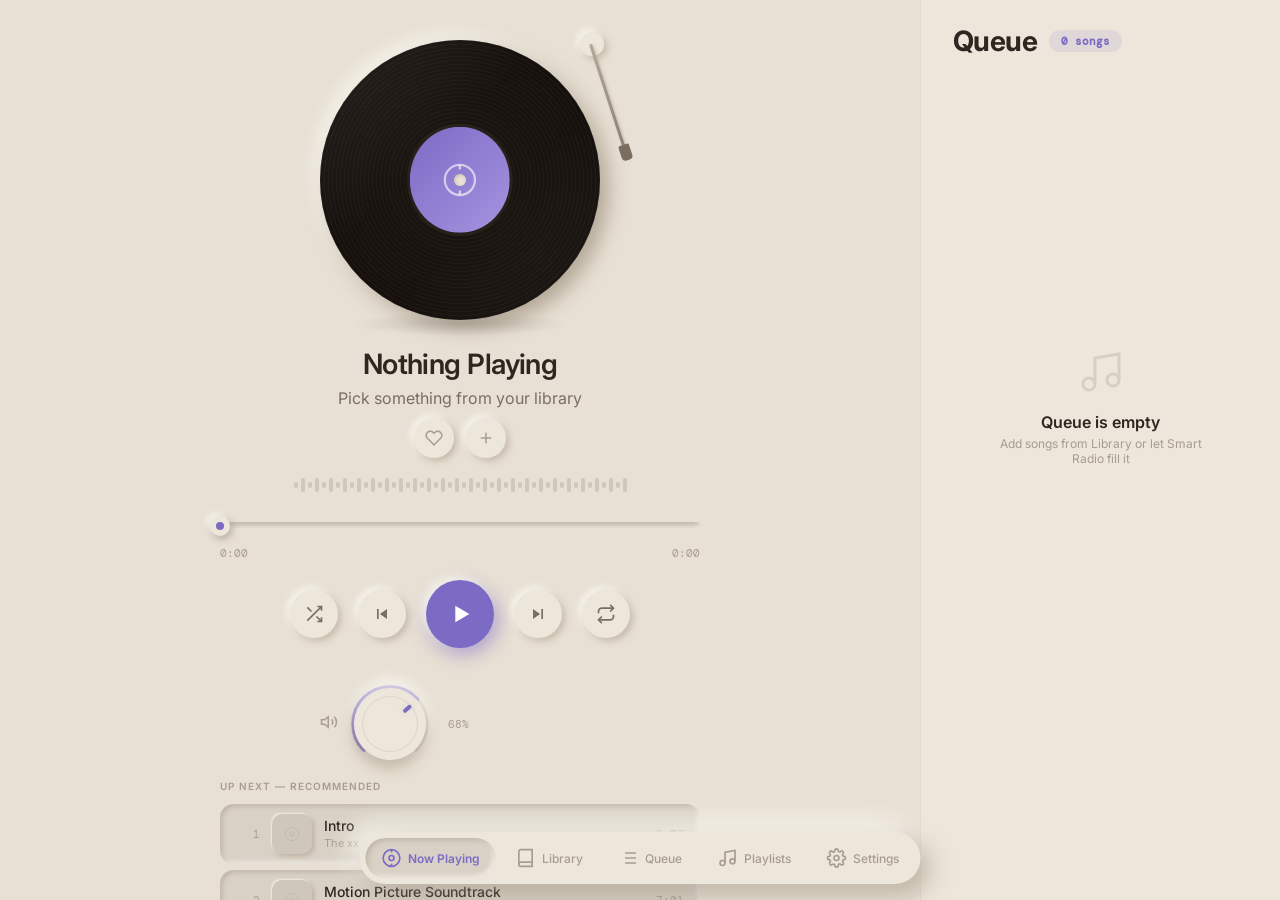
==== commit 26d3c74b: "v0.3.0: complete Tauri rewrite — real playback, smart library, on-device taste learning M1 (daily-dr" ====
--- a/frontend/index.html
+++ b/frontend/index.html
@@ -124,6 +124,12 @@
           <div class="volume-label" id="vol-label">68%</div>
         </div>
 
+        <!-- Lyrics -->
+        <div class="recs-section" id="lyrics-section" style="display:none;">
+          <div class="recs-header">LYRICS</div>
+          <div id="lyrics-list" style="max-height:200px; overflow-y:auto; padding:0 4px;"></div>
+        </div>
+
         <!-- Recommendations -->
         <div class="recs-section" id="recs-section">
           <div class="recs-header">UP NEXT — RECOMMENDED</div>
@@ -201,14 +207,40 @@
     <section id="view-playlists" class="view">
       <div class="queue-view">
         <div class="queue-header">
-          <span class="queue-title">Playlists</span>
-        </div>
-        <div class="queue-list">
-          <div class="queue-empty">
-            <svg viewBox="0 0 24 24" fill="none" stroke="currentColor" stroke-width="1.5"><path d="M8 6h13M8 12h13M8 18h13M3 6h.01M3 12h.01M3 18h.01"/></svg>
+          <span class="queue-title">Library Insights</span>
+          <span class="queue-count" id="stats-streak"></span>
+        </div>
+
+        <div class="s-card" style="margin: 0 var(--space-16) var(--space-12);">
+          <div class="s-card-header">Listening Stats</div>
+          <div id="stats-grid" style="display:grid; grid-template-columns:repeat(3,1fr); gap:var(--space-8); padding:var(--space-12) var(--space-16);">
+            <!-- Populated by JS -->
+          </div>
+          <div id="stats-empty" class="queue-empty" style="display:none; padding:var(--space-20);">
+            <svg viewBox="0 0 24 24" fill="none" stroke="currentColor" stroke-width="1.5"><path d="M9 18V5l12-2v13"/><circle cx="6" cy="18" r="3"/><circle cx="18" cy="16" r="3"/></svg>
             <div style="text-align:center;">
-              <div style="font-weight:var(--weight-semi); color:var(--text-primary); margin-bottom:4px;">No playlists yet</div>
-              <div style="font-size:var(--text-caption);">Smart playlists will appear here once you listen more</div>
+              <div style="font-weight:var(--weight-semi); color:var(--text-primary); margin-bottom:4px;">No listening history yet</div>
+              <div style="font-size:var(--text-caption);">Play some songs — stats appear here</div>
+            </div>
+          </div>
+        </div>
+
+        <div class="s-card" style="margin: 0 var(--space-16) var(--space-12);">
+          <div class="s-card-header">Top Songs</div>
+          <div class="song-list" id="top-songs-list" style="padding:0 var(--space-8) var(--space-8);">
+            <!-- Populated by JS -->
+          </div>
+        </div>
+
+        <div class="s-card" style="margin: 0 var(--space-16);">
+          <div class="s-card-header">Smart Playlists</div>
+          <div class="queue-list" id="playlists-list" style="padding:0 var(--space-8) var(--space-8);">
+            <div class="queue-empty" id="playlists-empty">
+              <svg viewBox="0 0 24 24" fill="none" stroke="currentColor" stroke-width="1.5"><path d="M8 6h13M8 12h13M8 18h13M3 6h.01M3 12h.01M3 18h.01"/></svg>
+              <div style="text-align:center;">
+                <div style="font-weight:var(--weight-semi); color:var(--text-primary); margin-bottom:4px;">No playlists yet</div>
+                <div style="font-size:var(--text-caption);">Smart playlists will appear here</div>
+              </div>
             </div>
           </div>
         </div>
@@ -245,15 +277,15 @@
             <!-- Music Folder -->
             <div class="s-card">
               <div class="s-card-header">Music Library</div>
-              <div class="s-row">
+              <div class="s-row" id="row-music-folder" style="cursor:pointer;" title="Choose music folder">
                 <div class="s-icon">
                   <svg viewBox="0 0 24 24" fill="none" stroke="currentColor" stroke-width="2"><path d="M22 19a2 2 0 01-2 2H4a2 2 0 01-2-2V5a2 2 0 012-2h5l2 3h9a2 2 0 012 2z"/></svg>
                 </div>
                 <div class="s-info">
                   <div class="s-label">Music Folder</div>
-                  <div class="s-hint">Scanned for audio files</div>
-                </div>
-                <span class="s-folder-tag">
+                  <div class="s-hint">Click to choose your library folder</div>
+                </div>
+                <span class="s-folder-tag" id="folder-tag">
                   <svg viewBox="0 0 16 16" fill="none" stroke="currentColor" stroke-width="1.2"><path d="M2 4h12v9H2zM2 4l2-2h3l1 2"/></svg>
                   ~/Music
                 </span>
@@ -264,7 +296,7 @@
                 </div>
                 <div class="s-info">
                   <div class="s-label">Re-index Library</div>
-                  <div class="s-hint">847 songs · Scanned 2 hours ago</div>
+                  <div class="s-hint" id="scan-hint">Scans your folder for audio files</div>
                 </div>
                 <button class="s-action-btn" id="btn-scan">
                   <svg viewBox="0 0 24 24" fill="none" stroke="currentColor" stroke-width="2"><polyline points="23 4 23 10 17 10"/><path d="M20.49 15a9 9 0 11-2.12-9.36L23 10"/></svg>
@@ -294,7 +326,7 @@
                   <div class="about-name">Musico</div>
                   <div class="about-detail">Tauri · Symphonia · Pure Rust Backend</div>
                 </div>
-                <span class="version-badge">v0.2.0</span>
+                <span class="version-badge">v0.3.0</span>
               </div>
             </div>
           </div>
@@ -313,25 +345,16 @@
                 </div>
                 <div class="s-toggle on" id="toggle-eq"></div>
               </div>
-              <div style="padding: var(--space-4) var(--space-16) var(--space-8); display:flex; gap:var(--space-6); flex-wrap:wrap;">
-                <button class="sort-pill active">Flat</button>
-                <button class="sort-pill">Bass Boost</button>
-                <button class="sort-pill">Vocal</button>
-                <button class="sort-pill">Treble</button>
-                <button class="sort-pill">Rock</button>
-                <button class="sort-pill">Classical</button>
-              </div>
-              <div class="eq-bands">
-                <div class="eq-band"><span class="eq-band-label">32</span><span class="eq-band-value">0</span></div>
-                <div class="eq-band"><span class="eq-band-label">64</span><span class="eq-band-value">0</span></div>
-                <div class="eq-band"><span class="eq-band-label">125</span><span class="eq-band-value">0</span></div>
-                <div class="eq-band"><span class="eq-band-label">250</span><span class="eq-band-value">0</span></div>
-                <div class="eq-band"><span class="eq-band-label">500</span><span class="eq-band-value">0</span></div>
-                <div class="eq-band"><span class="eq-band-label">1K</span><span class="eq-band-value">0</span></div>
-                <div class="eq-band"><span class="eq-band-label">2K</span><span class="eq-band-value">0</span></div>
-                <div class="eq-band"><span class="eq-band-label">4K</span><span class="eq-band-value">0</span></div>
-                <div class="eq-band"><span class="eq-band-label">8K</span><span class="eq-band-value">0</span></div>
-                <div class="eq-band"><span class="eq-band-label">16K</span><span class="eq-band-value">0</span></div>
+              <div style="padding: var(--space-4) var(--space-16) var(--space-8); display:flex; gap:var(--space-6); flex-wrap:wrap;" id="eq-presets">
+                <button class="sort-pill active" data-eq-preset="Flat">Flat</button>
+                <button class="sort-pill" data-eq-preset="Bass Boost">Bass Boost</button>
+                <button class="sort-pill" data-eq-preset="Vocal">Vocal</button>
+                <button class="sort-pill" data-eq-preset="Treble">Treble</button>
+                <button class="sort-pill" data-eq-preset="Rock">Rock</button>
+                <button class="sort-pill" data-eq-preset="Classical">Classical</button>
+              </div>
+              <div class="eq-bands" id="eq-bands">
+                <!-- Populated by JS: 10 vertical sliders -->
               </div>
             </div>
 
--- a/frontend/css/layout.css
+++ b/frontend/css/layout.css
@@ -293,3 +293,26 @@
     display: none;
   }
 }
+
+/* ─── Wide Desktop Layout (>1100px) ─────────────────────────────────────────── */
+
+@media (min-width: 1100px) {
+  /* Pleasant content measure instead of full-width stretch */
+  .now-playing { max-width: 720px; margin: 0 auto; width: 100%; }
+  .library { max-width: 980px; margin: 0 auto; width: 100%; }
+  .settings-view { max-width: 880px; margin: 0 auto; width: 100%; }
+  .queue-view { max-width: 980px; margin: 0 auto; width: 100%; }
+
+  /* Queue becomes a permanent side panel while Now Playing is active */
+  #main-content { display: flex; }
+  #main-content .view.active { flex: 1; min-width: 0; }
+  #view-now-playing.active ~ #view-queue:not(.active) {
+    display: flex;
+    flex-direction: column;
+    width: 360px;
+    flex-shrink: 0;
+    opacity: 1;
+    border-left: 1px solid var(--border-subtle, rgba(0, 0, 0, 0.06));
+    background: var(--surface-raised, var(--surface));
+  }
+}
--- a/frontend/css/now-playing.css
+++ b/frontend/css/now-playing.css
@@ -684,3 +684,23 @@
   .transport-btn { width: 40px; height: 40px; }
   .play-btn-main { width: 56px; height: 56px; }
 }
+
+/* ─── Lyrics (synced karaoke + unsynced) ─────────────────────────────────── */
+.lyric-line {
+  padding: 5px 12px;
+  font-size: var(--text-body);
+  line-height: 1.45;
+  color: var(--text-secondary);
+  border-radius: var(--radius-md);
+  transition: color 0.3s ease, background 0.3s ease, transform 0.3s ease;
+  cursor: default;
+}
+.lyric-line.active {
+  color: var(--accent);
+  font-weight: var(--weight-semi);
+  background: var(--accent-tint);
+  transform: scale(1.02);
+}
+.lyric-line.past {
+  color: var(--text-muted);
+}
--- a/frontend/css/settings.css
+++ b/frontend/css/settings.css
@@ -473,3 +473,34 @@
 
   .swatches-row { padding: var(--space-8) var(--space-12); }
 }
+
+/* ─── EQ vertical sliders ─────────────────────────────────────────────────── */
+.eq-bands {
+  display: flex;
+  justify-content: space-between;
+  padding: var(--space-8) var(--space-20) var(--space-16);
+}
+.eq-band {
+  display: flex;
+  flex-direction: column;
+  align-items: center;
+  gap: 4px;
+}
+.eq-slider {
+  writing-mode: vertical-lr;
+  direction: rtl;
+  width: 18px;
+  height: 90px;
+  accent-color: var(--accent);
+  background: transparent;
+  cursor: pointer;
+}
+.eq-band-value {
+  font-size: 9px;
+  color: var(--text-secondary);
+  min-height: 11px;
+}
+.eq-band-label {
+  font-size: var(--text-caption);
+  color: var(--text-muted);
+}
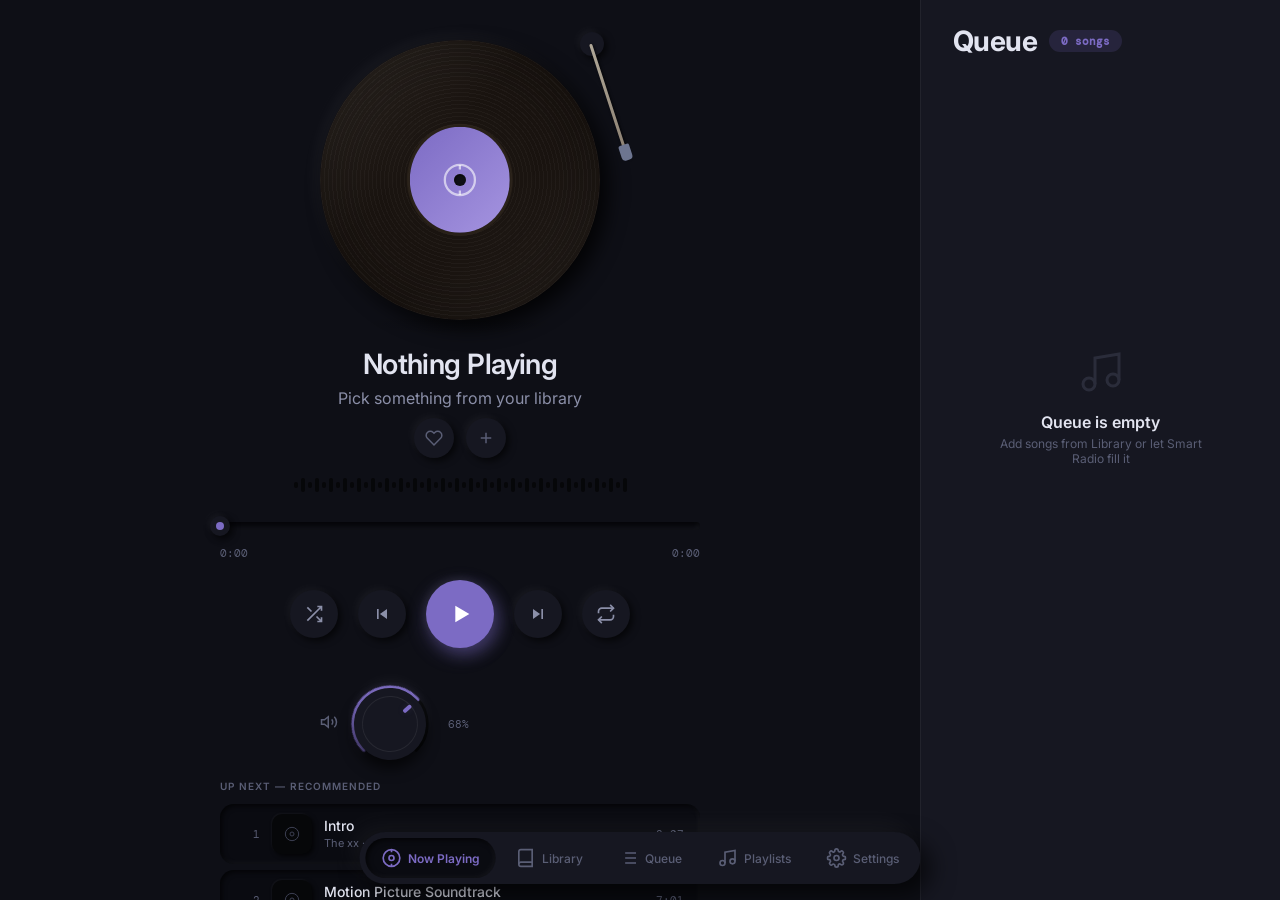
==== commit ddcfc2b2: "feat: dark theme + fix Tauri v2 global IPC path - Celestia dark surfaces via [data-theme=dark]; Ligh" ====
--- a/frontend/index.html
+++ b/frontend/index.html
@@ -405,6 +405,15 @@
 
           <!-- THEMES TAB -->
           <div class="settings-panel" id="panel-themes">
+            <!-- Theme -->
+            <div class="s-card">
+              <div class="s-card-header">Theme</div>
+              <div style="padding: var(--space-4) var(--space-20) var(--space-16); display:flex; gap:var(--space-8);">
+                <button class="sort-pill active" data-theme-pill="light">☀️ Light</button>
+                <button class="sort-pill" data-theme-pill="dark">🌙 Dark</button>
+              </div>
+            </div>
+
             <!-- Color Palette -->
             <div class="s-card">
               <div class="s-card-header">Color Palette</div>
--- a/frontend/css/tokens.css
+++ b/frontend/css/tokens.css
@@ -119,6 +119,9 @@
   /* ─── Knob ────────────────────────────────────────────────────────────── */
   --knob-size:         72px;
   --knob-track-width:  4px;
+
+  /* ─── Tonearm ─────────────────────────────────────────────────────────── */
+  --tonearm-metal:     #7a6e60;
 }
 
 /* ─── Palette Overrides ─────────────────────────────────────────────────────── */
@@ -176,3 +179,38 @@
   --accent-shadow:     rgba(122, 122, 128, 0.30);
   --accent-glow:       rgba(122, 122, 128, 0.15);
 }
+
+/* ─── Dark Theme ──────────────────────────────────────────────────────────────
+   Celestia dark surfaces — the design language Musico's engine-era mock used.
+   Accents carry over per-palette; tints get a touch more presence on dark.   */
+
+[data-theme="dark"] {
+  --surface-base:      #0a0b10;
+  --surface:           #0e0f16;
+  --surface-raised:    #161721;
+  --surface-inset:     #0a0b11;
+  --surface-deep:      #060709;
+
+  --shadow-dark:       rgba(0, 0, 0, 0.65);
+  --shadow-light:      rgba(255, 255, 255, 0.045);
+  --shadow-dark-strong: rgba(0, 0, 0, 0.8);
+  --shadow-light-strong: rgba(255, 255, 255, 0.07);
+
+  --text-primary:      #e2e4f0;
+  --text-secondary:    #8b8fa8;
+  --text-muted:        #5a5e75;
+  --text-disabled:     #3c3f52;
+
+  --divider:           rgba(255, 255, 255, 0.07);
+  --border-subtle:     rgba(255, 255, 255, 0.05);
+
+  --tonearm-metal:     #6d7590;
+}
+
+/* Slightly stronger accent tints on dark for visibility */
+[data-theme="dark"][data-palette="nebula"]  { --accent-tint: rgba(124,107,196,0.16); --accent-tint-strong: rgba(124,107,196,0.30); }
+[data-theme="dark"][data-palette="sakura"]  { --accent-tint: rgba(212,84,138,0.16);  --accent-tint-strong: rgba(212,84,138,0.30); }
+[data-theme="dark"][data-palette="aurora"]  { --accent-tint: rgba(45,166,122,0.16);  --accent-tint-strong: rgba(45,166,122,0.30); }
+[data-theme="dark"][data-palette="ocean"]   { --accent-tint: rgba(46,150,204,0.16);  --accent-tint-strong: rgba(46,150,204,0.30); }
+[data-theme="dark"][data-palette="ember"]   { --accent-tint: rgba(212,138,60,0.16);  --accent-tint-strong: rgba(212,138,60,0.30); }
+[data-theme="dark"][data-palette="mono"]    { --accent-tint: rgba(150,150,160,0.16); --accent-tint-strong: rgba(150,150,160,0.30); }
--- a/frontend/css/now-playing.css
+++ b/frontend/css/now-playing.css
@@ -165,7 +165,7 @@
   left: -4px;
   width: 11px;
   height: 16px;
-  background: #7a6e60;
+  background: var(--tonearm-metal);
   border-radius: 2px 2px 4px 4px;
 }
 
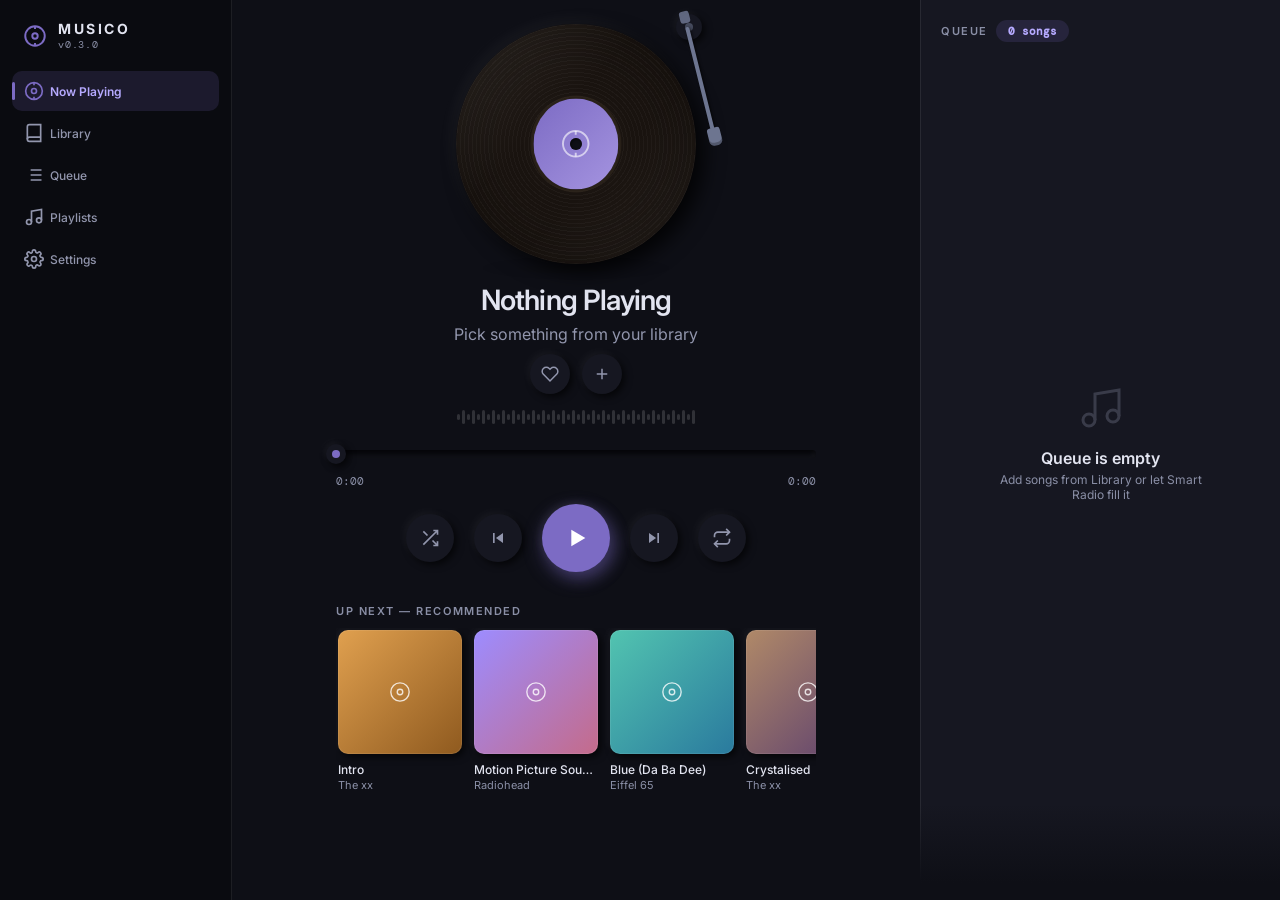
==== commit e8d491c4: "feat(ui): desktop shell redesign — sidebar nav, now-playing dock, per-song gradient art Three-perspe" ====
--- a/frontend/index.html
+++ b/frontend/index.html
@@ -6,21 +6,69 @@
 <title>Musico — Neumorphic Music Player</title>
 <meta name="description" content="Musico — A beautiful neumorphic music player with skeuomorphic vinyl disc, rotary volume knob, and M3 Expressive navigation"/>
 
-<link rel="stylesheet" href="css/tokens.css"/>
-<link rel="stylesheet" href="css/neumorphic.css"/>
-<link rel="stylesheet" href="css/animations.css"/>
-<link rel="stylesheet" href="css/layout.css"/>
-<link rel="stylesheet" href="css/now-playing.css"/>
-<link rel="stylesheet" href="css/library.css"/>
-<link rel="stylesheet" href="css/queue.css"/>
-<link rel="stylesheet" href="css/settings.css"/>
+<!-- Apply the persisted theme BEFORE stylesheets resolve — dark-theme users
+     otherwise get a white flash on every launch. -->
+<script>
+  try {
+    var t = localStorage.getItem('musico-theme');
+    if (t === 'dark' || t === 'light') document.documentElement.setAttribute('data-theme', t);
+  } catch (e) {}
+</script>
+
+<!-- Asset URLs carry ?v= — bump on frontend changes so the WebKit webview
+     can't serve stale cached scripts/styles (bit us once: old bridge.js
+     kept breaking IPC after an update). -->
+<link rel="stylesheet" href="css/tokens.css?v=0.3.5"/>
+<link rel="stylesheet" href="css/neumorphic.css?v=0.3.5"/>
+<link rel="stylesheet" href="css/animations.css?v=0.3.5"/>
+<link rel="stylesheet" href="css/layout.css?v=0.3.5"/>
+<link rel="stylesheet" href="css/now-playing.css?v=0.3.5"/>
+<link rel="stylesheet" href="css/library.css?v=0.3.5"/>
+<link rel="stylesheet" href="css/queue.css?v=0.3.5"/>
+<link rel="stylesheet" href="css/settings.css?v=0.3.5"/>
 </head>
 <body>
 
 <div id="app">
   <!-- ══════════════════════════════════════════════════════════════════════════
-       MAIN CONTENT AREA
+       SIDEBAR (≥860px) — brand, navigation, now-playing dock
        ══════════════════════════════════════════════════════════════════════════ -->
+  <aside id="sidebar">
+    <div class="side-brand">
+      <svg class="brand-mark" viewBox="0 0 24 24" fill="none" stroke="currentColor" stroke-width="1.8">
+        <circle cx="12" cy="12" r="9"/><circle cx="12" cy="12" r="2.5"/><path d="M12 3v2.5M12 18.5V21"/>
+      </svg>
+      <div class="brand-text">
+        <div class="brand-name">MUSICO</div>
+        <div class="brand-sub">v0.3.0</div>
+      </div>
+    </div>
+
+    <nav class="side-nav" aria-label="Main">
+      <button class="nav-item active" data-view="now-playing">
+        <svg viewBox="0 0 24 24" fill="none" stroke="currentColor" stroke-width="2"><circle cx="12" cy="12" r="10"/><circle cx="12" cy="12" r="3"/><path d="M12 2v3M12 19v3"/></svg>
+        <span>Now Playing</span>
+      </button>
+      <button class="nav-item" data-view="library">
+        <svg viewBox="0 0 24 24" fill="none" stroke="currentColor" stroke-width="2"><path d="M4 19.5A2.5 2.5 0 016.5 17H20"/><path d="M6.5 2H20v20H6.5A2.5 2.5 0 014 19.5v-15A2.5 2.5 0 016.5 2z"/></svg>
+        <span>Library</span>
+      </button>
+      <button class="nav-item" data-view="queue">
+        <svg viewBox="0 0 24 24" fill="none" stroke="currentColor" stroke-width="2"><path d="M8 6h13M8 12h13M8 18h13M3 6h.01M3 12h.01M3 18h.01"/></svg>
+        <span>Queue</span>
+      </button>
+      <button class="nav-item" data-view="playlists">
+        <svg viewBox="0 0 24 24" fill="none" stroke="currentColor" stroke-width="2"><path d="M9 18V5l12-2v13"/><circle cx="6" cy="18" r="3"/><circle cx="18" cy="16" r="3"/></svg>
+        <span>Playlists</span>
+      </button>
+      <button class="nav-item" data-view="settings">
+        <svg viewBox="0 0 24 24" fill="none" stroke="currentColor" stroke-width="2"><circle cx="12" cy="12" r="3"/><path d="M19.4 15a1.65 1.65 0 00.33 1.82l.06.06a2 2 0 010 2.83 2 2 0 01-2.83 0l-.06-.06a1.65 1.65 0 00-1.82-.33 1.65 1.65 0 00-1 1.51V21a2 2 0 01-4 0v-.09A1.65 1.65 0 009 19.4a1.65 1.65 0 00-1.82.33l-.06.06a2 2 0 01-2.83-2.83l.06-.06A1.65 1.65 0 004.68 15a1.65 1.65 0 00-1.51-1H3a2 2 0 010-4h.09A1.65 1.65 0 004.6 9a1.65 1.65 0 00-.33-1.82l-.06-.06a2 2 0 012.83-2.83l.06.06A1.65 1.65 0 009 4.68a1.65 1.65 0 001-1.51V3a2 2 0 014 0v.09a1.65 1.65 0 001 1.51 1.65 1.65 0 001.82-.33l.06-.06a2 2 0 012.83 2.83l-.06.06A1.65 1.65 0 0019.4 9a1.65 1.65 0 001.51 1H21a2 2 0 010 4h-.09a1.65 1.65 0 00-1.51 1z"/></svg>
+        <span>Settings</span>
+      </button>
+    </nav>
+  </aside>
+
+  <div id="content-area">
   <main id="main-content">
 
     <!-- ── NOW PLAYING ────────────────────────────────────────────────────── -->
@@ -58,10 +106,10 @@
           <div class="song-title" id="np-title">Nothing Playing</div>
           <div class="song-artist" id="np-artist">Pick something from your library</div>
           <div class="song-actions">
-            <button class="action-btn" id="btn-like" title="Like">
+            <button class="action-btn" id="btn-like" title="Like" aria-label="Like this song" aria-pressed="false">
               <svg viewBox="0 0 24 24" fill="none" stroke="currentColor" stroke-width="2"><path d="M20.84 4.61a5.5 5.5 0 00-7.78 0L12 5.67l-1.06-1.06a5.5 5.5 0 00-7.78 7.78l1.06 1.06L12 21.23l7.78-7.78 1.06-1.06a5.5 5.5 0 000-7.78z"/></svg>
             </button>
-            <button class="action-btn" id="btn-queue-current" title="Add to Queue">
+            <button class="action-btn" id="btn-queue-current" title="Add to Queue" aria-label="Add to queue">
               <svg viewBox="0 0 24 24" fill="none" stroke="currentColor" stroke-width="2"><path d="M12 5v14M5 12h14"/></svg>
             </button>
           </div>
@@ -72,7 +120,9 @@
 
         <!-- Seek Bar -->
         <div class="seek-container">
-          <div class="seek-track-wrapper" id="seek-wrapper">
+          <div class="seek-track-wrapper" id="seek-wrapper" role="slider" tabindex="0"
+               aria-label="Seek" aria-valuemin="0" aria-valuemax="100" aria-valuenow="0"
+               aria-valuetext="0:00">
             <div class="seek-track">
               <div class="seek-fill" id="seek-fill" style="width:0%">
                 <div class="seek-thumb" id="seek-thumb"></div>
@@ -87,42 +137,25 @@
 
         <!-- Transport Controls -->
         <div class="transport">
-          <button class="transport-btn" id="btn-shuffle" title="Shuffle">
+          <button class="transport-btn" id="btn-shuffle" title="Shuffle: Off" aria-label="Shuffle: Off" aria-pressed="false">
             <svg viewBox="0 0 24 24" fill="none" stroke="currentColor" stroke-width="2"><path d="M16 3h5v5M4 20L21 3M21 16v5h-5M15 15l6 6M4 4l5 5"/></svg>
           </button>
-          <button class="transport-btn" id="btn-prev" title="Previous">
+          <button class="transport-btn" id="btn-prev" title="Previous" aria-label="Previous track">
             <svg viewBox="0 0 24 24" fill="currentColor"><path d="M6 6h2v12H6zM9.5 12l8.5 6V6z"/></svg>
           </button>
-          <button class="play-btn-main" id="btn-play" title="Play">
+          <button class="play-btn-main" id="btn-play" title="Play" aria-label="Play or pause">
             <svg viewBox="0 0 24 24" fill="currentColor" id="play-icon"><polygon points="8,5 20,12 8,19"/></svg>
           </button>
-          <button class="transport-btn" id="btn-next" title="Next">
+          <button class="transport-btn" id="btn-next" title="Next" aria-label="Next track">
             <svg viewBox="0 0 24 24" fill="currentColor"><path d="M16 6h2v12h-2zM6 18l8.5-6L6 6z"/></svg>
           </button>
-          <button class="transport-btn" id="btn-repeat" title="Repeat">
+          <button class="transport-btn" id="btn-repeat" title="Repeat: Off" aria-label="Repeat: Off" aria-pressed="false">
             <svg viewBox="0 0 24 24" fill="none" stroke="currentColor" stroke-width="2"><polyline points="17 1 21 5 17 9"/><path d="M3 11V9a4 4 0 014-4h14"/><polyline points="7 23 3 19 7 15"/><path d="M21 13v2a4 4 0 01-4 4H3"/></svg>
           </button>
         </div>
 
         <!-- Mode indicator -->
         <div class="mode-indicator" id="mode-indicator"></div>
-
-        <!-- Volume Knob -->
-        <div class="volume-section">
-          <div class="volume-icon" id="vol-icon">
-            <svg viewBox="0 0 24 24" fill="none" stroke="currentColor" stroke-width="2"><polygon points="11 5 6 9 2 9 2 15 6 15 11 19"/><path d="M19.07 4.93a10 10 0 010 14.14M15.54 8.46a5 5 0 010 7.08"/></svg>
-          </div>
-          <div class="volume-knob-container" id="knob-container">
-            <svg class="knob-track" viewBox="0 0 100 100">
-              <circle class="knob-track-bg" cx="50" cy="50" r="44" stroke-dasharray="207" stroke-dashoffset="0" transform="rotate(135 50 50)"/>
-              <circle class="knob-track-fill" id="knob-arc" cx="50" cy="50" r="44" stroke-dasharray="207" stroke-dashoffset="207" transform="rotate(135 50 50)"/>
-            </svg>
-            <div class="volume-knob" id="volume-knob">
-              <div class="knob-notch" id="knob-notch"></div>
-            </div>
-          </div>
-          <div class="volume-label" id="vol-label">68%</div>
-        </div>
 
         <!-- Lyrics -->
         <div class="recs-section" id="lyrics-section" style="display:none;">
@@ -133,7 +166,7 @@
         <!-- Recommendations -->
         <div class="recs-section" id="recs-section">
           <div class="recs-header">UP NEXT — RECOMMENDED</div>
-          <div class="song-list" style="padding:0; overflow:visible;" id="recs-list">
+          <div class="recs-cards" id="recs-list">
             <!-- Populated by JS -->
           </div>
         </div>
@@ -151,7 +184,7 @@
             <div class="search-icon">
               <svg viewBox="0 0 24 24" fill="none" stroke="currentColor" stroke-width="2"><circle cx="11" cy="11" r="8"/><path d="M21 21l-4.35-4.35"/></svg>
             </div>
-            <input type="text" placeholder="Search your library..." id="search-input"/>
+            <input type="text" placeholder="Search your library..." id="search-input" aria-label="Search your library"/>
             <button class="search-clear" id="search-clear">✕</button>
           </div>
           <div class="view-toggle">
@@ -170,6 +203,7 @@
           <button class="sort-pill" data-sort="artist">Artist</button>
           <button class="sort-pill" data-sort="album">Album</button>
           <button class="sort-pill" data-sort="duration">Duration</button>
+          <button class="sort-pill" id="filter-liked" aria-pressed="false" title="Show only liked songs">♥ Liked</button>
         </div>
 
         <!-- List view -->
@@ -190,6 +224,10 @@
         <div class="queue-header">
           <span class="queue-title">Queue</span>
           <span class="queue-count" id="queue-count">0 songs</span>
+          <button class="queue-clear" id="btn-clear-queue" hidden aria-label="Clear the queue">
+            <svg viewBox="0 0 24 24" fill="none" stroke="currentColor" stroke-width="2"><path d="M3 6h18M8 6V4a2 2 0 012-2h4a2 2 0 012 2v2m3 0v14a2 2 0 01-2 2H7a2 2 0 01-2-2V6h14"/></svg>
+            Clear
+          </button>
         </div>
         <div class="queue-list" id="queue-list">
           <div class="queue-empty" id="queue-empty">
@@ -207,7 +245,7 @@
     <section id="view-playlists" class="view">
       <div class="queue-view">
         <div class="queue-header">
-          <span class="queue-title">Library Insights</span>
+          <span class="queue-title">Playlists &amp; Insights</span>
           <span class="queue-count" id="stats-streak"></span>
         </div>
 
@@ -229,6 +267,13 @@
           <div class="s-card-header">Top Songs</div>
           <div class="song-list" id="top-songs-list" style="padding:0 var(--space-8) var(--space-8);">
             <!-- Populated by JS -->
+          </div>
+          <div id="top-songs-empty" class="queue-empty" style="padding:var(--space-20);">
+            <svg viewBox="0 0 24 24" fill="none" stroke="currentColor" stroke-width="1.5"><path d="M9 18V5l12-2v13"/><circle cx="6" cy="18" r="3"/><circle cx="18" cy="16" r="3"/></svg>
+            <div style="text-align:center;">
+              <div style="font-weight:var(--weight-semi); color:var(--text-primary); margin-bottom:4px;">No plays yet</div>
+              <div style="font-size:var(--text-caption);">Your most-played songs will appear here</div>
+            </div>
           </div>
         </div>
 
@@ -319,6 +364,20 @@
               </div>
             </div>
 
+            <!-- Smart Radio -->
+            <div class="s-card">
+              <div class="s-row" style="border-top:none;">
+                <div class="s-icon green">
+                  <svg viewBox="0 0 24 24" fill="none" stroke="currentColor" stroke-width="2"><path d="M9.09 9a3 3 0 015.83 1c0 2-3 3-3 3"/><circle cx="12" cy="17" r=".5"/><circle cx="12" cy="12" r="10"/></svg>
+                </div>
+                <div class="s-info">
+                  <div class="s-label">Smart Radio</div>
+                  <div class="s-hint">Auto-pick songs that match what you're playing</div>
+                </div>
+                <div class="s-toggle on" id="toggle-smart-rec" role="switch" aria-checked="true" tabindex="0" aria-label="Smart Radio"></div>
+              </div>
+            </div>
+
             <!-- About -->
             <div class="s-card">
               <div class="about-section">
@@ -343,7 +402,7 @@
                   <div class="s-label">Equalizer</div>
                   <div class="s-hint">10-band audio equalizer</div>
                 </div>
-                <div class="s-toggle on" id="toggle-eq"></div>
+                <div class="s-toggle on" id="toggle-eq" role="switch" aria-checked="true" tabindex="0" aria-label="Equalizer"></div>
               </div>
               <div style="padding: var(--space-4) var(--space-16) var(--space-8); display:flex; gap:var(--space-6); flex-wrap:wrap;" id="eq-presets">
                 <button class="sort-pill active" data-eq-preset="Flat">Flat</button>
@@ -363,9 +422,9 @@
               <div class="s-card-header">Audio Normalization</div>
               <div class="s-card-desc">Match perceived loudness across tracks</div>
               <div style="padding: var(--space-4) var(--space-20) var(--space-16); display:flex; gap:var(--space-8);">
-                <button class="sort-pill active">Off</button>
-                <button class="sort-pill">Track</button>
-                <button class="sort-pill">Album</button>
+                <button class="sort-pill active" data-normalization="Off">Off</button>
+                <button class="sort-pill" data-normalization="Track">Track</button>
+                <button class="sort-pill" data-normalization="Album">Album</button>
               </div>
             </div>
 
@@ -379,26 +438,14 @@
                   <div class="s-label">Crossfade</div>
                   <div class="s-hint">Smooth blend between tracks</div>
                 </div>
-                <div class="s-toggle" id="toggle-crossfade"></div>
+                <div class="s-toggle" id="toggle-crossfade" role="switch" aria-checked="false" tabindex="0" aria-label="Crossfade"></div>
               </div>
               <div class="s-slider-row">
                 <div class="s-slider-label">
                   <span class="s-hint">Duration</span>
                   <span class="s-value">3.0s</span>
                 </div>
-                <input type="range" class="s-slider" min="0.5" max="10" step="0.5" value="3"/>
-              </div>
-            </div>
-
-            <!-- Sleep Timer -->
-            <div class="s-card">
-              <div class="s-card-header">Sleep Timer</div>
-              <div style="padding: var(--space-4) var(--space-20) var(--space-16); display:flex; gap:var(--space-8); flex-wrap:wrap;">
-                <button class="sort-pill">15 min</button>
-                <button class="sort-pill">30 min</button>
-                <button class="sort-pill">45 min</button>
-                <button class="sort-pill">60 min</button>
-                <button class="sort-pill">90 min</button>
+                <input type="range" class="s-slider" min="0.5" max="10" step="0.5" value="3" aria-label="Crossfade duration in seconds"/>
               </div>
             </div>
           </div>
@@ -417,13 +464,13 @@
             <!-- Color Palette -->
             <div class="s-card">
               <div class="s-card-header">Color Palette</div>
-              <div class="swatches-row" id="palette-swatches">
-                <div class="swatch selected" data-palette="nebula"><div class="swatch-color" style="background:linear-gradient(135deg,#7c6bc4,#a594e0);"></div></div>
-                <div class="swatch" data-palette="sakura"><div class="swatch-color" style="background:linear-gradient(135deg,#d4548a,#e88aab);"></div></div>
-                <div class="swatch" data-palette="aurora"><div class="swatch-color" style="background:linear-gradient(135deg,#2da67a,#5cc49e);"></div></div>
-                <div class="swatch" data-palette="ocean"><div class="swatch-color" style="background:linear-gradient(135deg,#2e96cc,#68b8e0);"></div></div>
-                <div class="swatch" data-palette="ember"><div class="swatch-color" style="background:linear-gradient(135deg,#d48a3c,#e8a868);"></div></div>
-                <div class="swatch" data-palette="mono"><div class="swatch-color" style="background:linear-gradient(135deg,#7a7a80,#a0a0a6);"></div></div>
+              <div class="swatches-row" id="palette-swatches" role="radiogroup" aria-label="Color palette">
+                <div class="swatch selected" data-palette="nebula" role="radio" aria-checked="true" tabindex="0" aria-label="Nebula palette"><div class="swatch-color" style="background:linear-gradient(135deg,#7c6bc4,#a594e0);"></div></div>
+                <div class="swatch" data-palette="sakura" role="radio" aria-checked="false" tabindex="0" aria-label="Sakura palette"><div class="swatch-color" style="background:linear-gradient(135deg,#d4548a,#e88aab);"></div></div>
+                <div class="swatch" data-palette="aurora" role="radio" aria-checked="false" tabindex="0" aria-label="Aurora palette"><div class="swatch-color" style="background:linear-gradient(135deg,#2da67a,#5cc49e);"></div></div>
+                <div class="swatch" data-palette="ocean" role="radio" aria-checked="false" tabindex="0" aria-label="Ocean palette"><div class="swatch-color" style="background:linear-gradient(135deg,#2e96cc,#68b8e0);"></div></div>
+                <div class="swatch" data-palette="ember" role="radio" aria-checked="false" tabindex="0" aria-label="Ember palette"><div class="swatch-color" style="background:linear-gradient(135deg,#d48a3c,#e8a868);"></div></div>
+                <div class="swatch" data-palette="mono" role="radio" aria-checked="false" tabindex="0" aria-label="Mono palette"><div class="swatch-color" style="background:linear-gradient(135deg,#7a7a80,#a0a0a6);"></div></div>
               </div>
             </div>
 
@@ -437,21 +484,7 @@
                   <div class="s-label">Art Tint Background</div>
                   <div class="s-hint">Tint surfaces with album art color</div>
                 </div>
-                <div class="s-toggle on" id="toggle-art-tint"></div>
-              </div>
-            </div>
-
-            <!-- Smart Radio -->
-            <div class="s-card">
-              <div class="s-row" style="border-top:none;">
-                <div class="s-icon green">
-                  <svg viewBox="0 0 24 24" fill="none" stroke="currentColor" stroke-width="2"><path d="M9.09 9a3 3 0 015.83 1c0 2-3 3-3 3"/><circle cx="12" cy="17" r=".5"/><circle cx="12" cy="12" r="10"/></svg>
-                </div>
-                <div class="s-info">
-                  <div class="s-label">Smart Recommendations</div>
-                  <div class="s-hint">ML queue based on session mood</div>
-                </div>
-                <div class="s-toggle on" id="toggle-smart-rec"></div>
+                <div class="s-toggle on" id="toggle-art-tint" role="switch" aria-checked="true" tabindex="0" aria-label="Art tint background"></div>
               </div>
             </div>
           </div>
@@ -461,35 +494,45 @@
     </section>
 
   </main>
+  </div><!-- /content-area -->
 
   <!-- ══════════════════════════════════════════════════════════════════════════
-       MINI PLAYER STRIP
+       NOW-PLAYING DOCK — sidebar card ≥860px / overlay strip <860px
        ══════════════════════════════════════════════════════════════════════════ -->
-  <div class="mini-player hidden" id="mini-player" style="--mini-progress: 0%;">
-    <div class="mini-vinyl mini-vinyl-spin paused" id="mini-vinyl">
-      <div class="mini-vinyl-art" id="mini-art">
-        <svg viewBox="0 0 24 24" fill="none" stroke="currentColor" stroke-width="1.5" style="color:var(--text-disabled); width:12px; height:12px;">
-          <circle cx="12" cy="12" r="10"/><circle cx="12" cy="12" r="3"/>
-        </svg>
-      </div>
-      <div class="mini-vinyl-hole"></div>
+  <div class="mini-player hidden" id="mini-player" style="--mini-progress: 0%;" title="Open Now Playing">
+    <div class="dock-top">
+      <div class="mini-vinyl mini-vinyl-spin paused" id="mini-vinyl">
+        <div class="mini-vinyl-art" id="mini-art">
+          <svg viewBox="0 0 24 24" fill="none" stroke="currentColor" stroke-width="1.5" style="color:rgba(255,255,255,0.65); width:12px; height:12px;">
+            <circle cx="12" cy="12" r="10"/><circle cx="12" cy="12" r="3"/>
+          </svg>
+        </div>
+        <div class="mini-vinyl-hole"></div>
+      </div>
+      <div class="mini-info">
+        <div class="mini-title" id="mini-title">Nothing Playing</div>
+        <div class="mini-artist" id="mini-artist">—</div>
+      </div>
+      <button class="mini-expand" id="mini-expand" title="Open Now Playing" aria-label="Open Now Playing">
+        <svg viewBox="0 0 24 24" fill="none" stroke="currentColor" stroke-width="2"><polyline points="18 15 12 9 6 15"/></svg>
+      </button>
     </div>
-    <div class="mini-info">
-      <div class="mini-title" id="mini-title">Nothing Playing</div>
-      <div class="mini-artist" id="mini-artist">—</div>
-    </div>
-    <div class="mini-controls">
-      <button class="mini-btn play-btn" id="mini-play" title="Play/Pause">
+    <div class="dock-controls">
+      <input type="range" class="mini-volume" id="mini-volume" min="0" max="100" step="1" value="68" aria-label="Volume"/>
+      <button class="mini-btn" id="mini-prev" title="Previous" aria-label="Previous track">
+        <svg viewBox="0 0 24 24" fill="currentColor"><path d="M6 6h2v12H6zM9.5 12l8.5 6V6z"/></svg>
+      </button>
+      <button class="mini-btn play-btn" id="mini-play" title="Play/Pause" aria-label="Play or pause">
         <svg viewBox="0 0 24 24" fill="currentColor"><polygon points="8,5 20,12 8,19"/></svg>
       </button>
-      <button class="mini-btn" id="mini-next" title="Next">
+      <button class="mini-btn" id="mini-next" title="Next" aria-label="Next track">
         <svg viewBox="0 0 24 24" fill="currentColor"><path d="M16 6h2v12h-2zM6 18l8.5-6L6 6z"/></svg>
       </button>
     </div>
   </div>
 
   <!-- ══════════════════════════════════════════════════════════════════════════
-       BOTTOM NAVIGATION PILL
+       BOTTOM NAVIGATION PILL (compact <860px only; sidebar takes over above)
        ══════════════════════════════════════════════════════════════════════════ -->
   <nav class="bottom-nav-pill" id="bottom-nav">
     <button class="nav-item active" data-view="now-playing">
@@ -518,11 +561,11 @@
 <!-- ═══════════════════════════════════════════════════════════════════════════
      JAVASCRIPT
      ═══════════════════════════════════════════════════════════════════════════ -->
-<script src="js/bridge.js"></script>
-<script src="js/app.js"></script>
-<script src="js/vinyl.js"></script>
-<script src="js/knob.js"></script>
-<script src="js/seek.js"></script>
+<script src="js/bridge.js?v=0.3.5"></script>
+<script src="js/app.js?v=0.3.5"></script>
+<script src="js/vinyl.js?v=0.3.5"></script>
+<script src="js/knob.js?v=0.3.5"></script>
+<script src="js/seek.js?v=0.3.5"></script>
 
 </body>
 </html>
--- a/frontend/css/tokens.css
+++ b/frontend/css/tokens.css
@@ -21,10 +21,13 @@
 
   /* ─── Text Colors ─────────────────────────────────────────────────────── */
   --text-primary:      #2e2620;
-  --text-secondary:    #7a6e60;
-  --text-muted:        #a89c8e;
-  --text-disabled:     #c4bab0;
+  --text-secondary:    #6b5f52;  /* ≈5:1 on raised surfaces */
+  --text-muted:        #7a6e5f;  /* ≈4.6:1 — contrast floor for metadata text */
+  --text-disabled:     #a89c8e;  /* decorative/disabled only, never content */
   --text-on-accent:    #ffffff;
+
+  /* Accent-colored TEXT (active labels on tint surfaces) — WCAG-safe per palette */
+  --accent-text:       #5b4daa;
 
   /* ─── Dividers & Borders ──────────────────────────────────────────────── */
   --divider:           rgba(155, 140, 120, 0.18);
@@ -47,7 +50,7 @@
   --font-display:      'Inter', -apple-system, BlinkMacSystemFont, sans-serif;
   --font-mono:         'DM Mono', 'SF Mono', 'Consolas', monospace;
 
-  --text-hero:         28px;
+  --text-hero:         24px;
   --text-title:        20px;
   --text-subtitle:     16px;
   --text-body:         14px;
@@ -110,7 +113,7 @@
   --z-modal:           1000;
 
   /* ─── Vinyl ───────────────────────────────────────────────────────────── */
-  --vinyl-size:        280px;
+  --vinyl-size:        240px;
   --vinyl-color:       #1a1410;
   --vinyl-groove:      rgba(40, 35, 28, 0.7);
   --vinyl-sheen:       rgba(255, 245, 230, 0.06);
@@ -133,6 +136,7 @@
   --accent-tint-strong: rgba(124, 107, 196, 0.22);
   --accent-shadow:     rgba(124, 107, 196, 0.30);
   --accent-glow:       rgba(124, 107, 196, 0.15);
+  --accent-text:       #5b4daa;
 }
 
 [data-palette="sakura"] {
@@ -142,6 +146,7 @@
   --accent-tint-strong: rgba(212, 84, 138, 0.22);
   --accent-shadow:     rgba(212, 84, 138, 0.30);
   --accent-glow:       rgba(212, 84, 138, 0.15);
+  --accent-text:       #a83a66;
 }
 
 [data-palette="aurora"] {
@@ -151,6 +156,7 @@
   --accent-tint-strong: rgba(45, 166, 122, 0.22);
   --accent-shadow:     rgba(45, 166, 122, 0.30);
   --accent-glow:       rgba(45, 166, 122, 0.15);
+  --accent-text:       #1d7152;
 }
 
 [data-palette="ocean"] {
@@ -160,6 +166,7 @@
   --accent-tint-strong: rgba(46, 150, 204, 0.22);
   --accent-shadow:     rgba(46, 150, 204, 0.30);
   --accent-glow:       rgba(46, 150, 204, 0.15);
+  --accent-text:       #1f6f9e;
 }
 
 [data-palette="ember"] {
@@ -169,6 +176,7 @@
   --accent-tint-strong: rgba(212, 138, 60, 0.22);
   --accent-shadow:     rgba(212, 138, 60, 0.30);
   --accent-glow:       rgba(212, 138, 60, 0.15);
+  --accent-text:       #96571c;
 }
 
 [data-palette="mono"] {
@@ -178,6 +186,7 @@
   --accent-tint-strong: rgba(122, 122, 128, 0.22);
   --accent-shadow:     rgba(122, 122, 128, 0.30);
   --accent-glow:       rgba(122, 122, 128, 0.15);
+  --accent-text:       #4e4e54;
 }
 
 /* ─── Dark Theme ──────────────────────────────────────────────────────────────
@@ -197,20 +206,20 @@
   --shadow-light-strong: rgba(255, 255, 255, 0.07);
 
   --text-primary:      #e2e4f0;
-  --text-secondary:    #8b8fa8;
-  --text-muted:        #5a5e75;
-  --text-disabled:     #3c3f52;
-
-  --divider:           rgba(255, 255, 255, 0.07);
-  --border-subtle:     rgba(255, 255, 255, 0.05);
+  --text-secondary:    #9296ad;
+  --text-muted:        #8a8fa6;  /* ≈5.5:1 on raised — metadata stays readable */
+  --text-disabled:     #4a4d63;
+
+  --divider:           rgba(255, 255, 255, 0.08);
+  --border-subtle:     rgba(255, 255, 255, 0.08);
 
   --tonearm-metal:     #6d7590;
 }
 
 /* Slightly stronger accent tints on dark for visibility */
-[data-theme="dark"][data-palette="nebula"]  { --accent-tint: rgba(124,107,196,0.16); --accent-tint-strong: rgba(124,107,196,0.30); }
-[data-theme="dark"][data-palette="sakura"]  { --accent-tint: rgba(212,84,138,0.16);  --accent-tint-strong: rgba(212,84,138,0.30); }
-[data-theme="dark"][data-palette="aurora"]  { --accent-tint: rgba(45,166,122,0.16);  --accent-tint-strong: rgba(45,166,122,0.30); }
-[data-theme="dark"][data-palette="ocean"]   { --accent-tint: rgba(46,150,204,0.16);  --accent-tint-strong: rgba(46,150,204,0.30); }
-[data-theme="dark"][data-palette="ember"]   { --accent-tint: rgba(212,138,60,0.16);  --accent-tint-strong: rgba(212,138,60,0.30); }
-[data-theme="dark"][data-palette="mono"]    { --accent-tint: rgba(150,150,160,0.16); --accent-tint-strong: rgba(150,150,160,0.30); }
+[data-theme="dark"][data-palette="nebula"]  { --accent-tint: rgba(124,107,196,0.16); --accent-tint-strong: rgba(124,107,196,0.30); --accent-text: #b6aaff; }
+[data-theme="dark"][data-palette="sakura"]  { --accent-tint: rgba(212,84,138,0.16);  --accent-tint-strong: rgba(212,84,138,0.30); --accent-text: #f2a8c6; }
+[data-theme="dark"][data-palette="aurora"]  { --accent-tint: rgba(45,166,122,0.16);  --accent-tint-strong: rgba(45,166,122,0.30); --accent-text: #7fd9b5; }
+[data-theme="dark"][data-palette="ocean"]   { --accent-tint: rgba(46,150,204,0.16);  --accent-tint-strong: rgba(46,150,204,0.30); --accent-text: #88c9ee; }
+[data-theme="dark"][data-palette="ember"]   { --accent-tint: rgba(212,138,60,0.16);  --accent-tint-strong: rgba(212,138,60,0.30); --accent-text: #f2bd8c; }
+[data-theme="dark"][data-palette="mono"]    { --accent-tint: rgba(150,150,160,0.16); --accent-tint-strong: rgba(150,150,160,0.30); --accent-text: #c9c9cf; }
--- a/frontend/css/neumorphic.css
+++ b/frontend/css/neumorphic.css
@@ -5,6 +5,12 @@
 
 /* ─── Reset ─────────────────────────────────────────────────────────────────── */
 *, *::before, *::after { box-sizing: border-box; margin: 0; padding: 0; }
+
+/* Keyboard focus ring — visible only for keyboard navigation, never on mouse */
+:focus-visible {
+  outline: 2px solid var(--accent);
+  outline-offset: 2px;
+}
 
 html {
   font-family: var(--font-display);
@@ -81,7 +87,6 @@
               background var(--duration-fast) var(--ease-out);
   user-select: none;
   -webkit-user-select: none;
-  outline: none;
   position: relative;
 }
 
@@ -104,7 +109,6 @@
 
 /* Circle buttons */
 .neu-btn-circle {
-  composes: neu-btn;
   border-radius: var(--radius-circle);
   padding: 0;
   width: 44px;
@@ -269,7 +273,7 @@
   padding: var(--space-4) var(--space-10);
   border-radius: var(--radius-pill);
   background: var(--accent-tint);
-  color: var(--accent);
+  color: var(--accent-text);
   font-size: var(--text-micro);
   font-weight: var(--weight-semi);
   font-family: var(--font-mono);
@@ -292,6 +296,15 @@
 
 ::-webkit-scrollbar-thumb:hover {
   background: var(--text-muted);
+}
+
+/* Dark theme: the default thumb is black-on-black — use a light thumb */
+[data-theme="dark"] ::-webkit-scrollbar-thumb {
+  background: rgba(255, 255, 255, 0.16);
+}
+
+[data-theme="dark"] ::-webkit-scrollbar-thumb:hover {
+  background: rgba(255, 255, 255, 0.28);
 }
 
 /* ─── Utility Classes ───────────────────────────────────────────────────────── */
--- a/frontend/css/animations.css
+++ b/frontend/css/animations.css
@@ -19,28 +19,22 @@
 }
 
 /* ─── Tonearm ───────────────────────────────────────────────────────────────── */
-
-@keyframes tonearm-rest {
-  from { transform: rotate(0deg); }
-  to   { transform: rotate(-18deg); }
-}
-
-@keyframes tonearm-play {
-  from { transform: rotate(-18deg); }
-  to   { transform: rotate(0deg); }
-}
+/* The arm hangs from the pivot at the disc's top-right. rotate(0) = straight
+   down at the record's right edge; negative swings it off the record (rest),
+   positive lays it into the grooves (play). Vinyl.setProgress() sweeps it
+   outward→inward with song progress like a real turntable. */
 
 .tonearm {
-  transform-origin: 12px 12px;
+  transform-origin: 1.5px 0;
   transition: transform 0.6s var(--ease-out);
 }
 
 .tonearm.resting {
-  transform: rotate(-18deg);
+  transform: rotate(-14deg);
 }
 
 .tonearm.playing {
-  transform: rotate(0deg);
+  transform: rotate(8deg);
 }
 
 /* ─── Equalizer Bars ────────────────────────────────────────────────────────── */
@@ -165,3 +159,25 @@
 .mini-vinyl-spin.paused {
   animation-play-state: paused;
 }
+
+/* ─── Reduced Motion ──────────────────────────────────────────────────────────
+   Kill spins, pulses and view transitions for users who ask the OS for less
+   motion. Views keep their explicit `opacity: 1` so nothing can be left
+   invisible when animations are disabled. */
+
+@media (prefers-reduced-motion: reduce) {
+  .vinyl-disc,
+  .mini-vinyl-spin,
+  .eq-bars span,
+  .pulse-accent {
+    animation: none !important;
+  }
+
+  *,
+  *::before,
+  *::after {
+    animation-duration: 0.01ms !important;
+    transition-duration: 0.01ms !important;
+    scroll-behavior: auto !important;
+  }
+}
--- a/frontend/css/layout.css
+++ b/frontend/css/layout.css
@@ -7,17 +7,116 @@
 
 #app {
   display: flex;
-  flex-direction: column;
+  flex-direction: row;
   height: 100vh;
   overflow: hidden;
   background: var(--surface);
   position: relative;
 }
 
+/* Sidebar: brand, nav, now-playing dock */
+#sidebar {
+  width: 232px;
+  flex-shrink: 0;
+  display: flex;
+  flex-direction: column;
+  gap: var(--space-4);
+  background: var(--surface-base);
+  border-right: 1px solid var(--border-subtle);
+  padding: var(--space-20) var(--space-12) var(--space-16);
+}
+
+.side-brand {
+  display: flex;
+  align-items: center;
+  gap: 10px;
+  padding: 0 var(--space-10) var(--space-16);
+}
+
+.brand-mark {
+  width: 26px;
+  height: 26px;
+  color: var(--accent);
+  flex-shrink: 0;
+}
+
+.brand-name {
+  font-size: 14px;
+  font-weight: var(--weight-bold);
+  letter-spacing: 0.18em;
+  color: var(--text-primary);
+}
+
+.brand-sub {
+  font-family: var(--font-mono);
+  font-size: var(--text-nano);
+  letter-spacing: 0.08em;
+  color: var(--text-muted);
+  margin-top: 1px;
+}
+
+.side-nav {
+  display: flex;
+  flex-direction: column;
+  gap: 2px;
+}
+
+.side-nav .nav-item {
+  width: 100%;
+  justify-content: flex-start;
+  padding: var(--space-10) var(--space-12);
+  border-radius: 10px;
+  color: var(--text-secondary);
+}
+
+.side-nav .nav-item:hover {
+  background: var(--accent-tint);
+  color: var(--text-primary);
+}
+
+.side-nav .nav-item.active {
+  background: var(--accent-tint);
+  box-shadow: none;
+  color: var(--accent-text);
+}
+
+.side-nav .nav-item.active::before {
+  content: '';
+  position: absolute;
+  left: 0;
+  top: 50%;
+  transform: translateY(-50%);
+  width: 3px;
+  height: 18px;
+  border-radius: 2px;
+  background: var(--accent);
+}
+
+#content-area {
+  flex: 1;
+  min-width: 0;
+  display: flex;
+  flex-direction: column;
+}
+
 #main-content {
   flex: 1;
   overflow: hidden;
   position: relative;
+}
+
+/* Bottom scroll fade — content dissolves into the background instead of
+   sliding raw under the floating nav pill / mini player. */
+#main-content::after {
+  content: '';
+  position: absolute;
+  left: 0;
+  right: 0;
+  bottom: 0;
+  height: 96px;
+  background: linear-gradient(to bottom, transparent, var(--surface) 82%);
+  pointer-events: none;
+  z-index: 50; /* above scrolling content, below mini player (100) + nav (200) */
 }
 
 /* ─── Bottom Navigation Pill ────────────────────────────────────────────────── */
@@ -56,7 +155,6 @@
   white-space: nowrap;
   user-select: none;
   -webkit-user-select: none;
-  outline: none;
   position: relative;
 }
 
@@ -99,31 +197,67 @@
   border: 2px solid var(--surface-raised);
 }
 
-/* ─── Mini Player Strip ─────────────────────────────────────────────────────── */
+/* ─── Now-Playing Dock / Mini Player ──────────────────────────────────────────
+   One element, two layouts: a card docked in the sidebar (≥860px), or a fixed
+   strip above the bottom pill (<860px). Progress hairline works in both. */
 
 .mini-player {
   position: fixed;
-  bottom: 78px; /* Above nav pill */
-  left: var(--space-16);
-  right: var(--space-16);
+  left: var(--space-12);
+  bottom: var(--space-12);
+  width: 208px; /* matches the sidebar's inner width */
   z-index: var(--z-mini-player);
-
-  display: flex;
-  align-items: center;
-  gap: var(--space-12);
-  padding: var(--space-10) var(--space-16);
-  border-radius: var(--radius-lg);
+  display: flex;
+  flex-direction: column;
+  align-items: stretch;
+  gap: var(--space-10);
+  padding: var(--space-12);
+  border-radius: var(--radius-md);
   background: var(--surface-raised);
-  box-shadow: var(--neu-raised), 0 4px 20px rgba(0,0,0,0.06);
+  border: 1px solid var(--border-subtle);
+  box-shadow: var(--neu-raised-sm);
   transition: opacity var(--duration-normal) var(--ease-out),
               transform var(--duration-normal) var(--ease-out);
   overflow: hidden;
+  cursor: pointer; /* whole dock opens Now Playing */
+}
+
+/* Compact: fixed strip above the bottom pill */
+@media (max-width: 859px) {
+  .mini-player {
+    left: var(--space-8);
+    right: var(--space-8);
+    bottom: 74px;
+    width: auto;
+    flex-direction: row;
+    align-items: center;
+    gap: var(--space-12);
+    border-radius: var(--radius-lg);
+    box-shadow: var(--neu-raised), 0 4px 20px rgba(0,0,0,0.06);
+  }
+
+  .dock-top { flex: 1; min-width: 0; }
+  .dock-top .mini-expand { display: none; }
+  .dock-controls .mini-volume { display: none; }
 }
 
 .mini-player.hidden {
   opacity: 0;
   transform: translateY(8px);
   pointer-events: none;
+}
+
+.dock-top {
+  display: flex;
+  align-items: center;
+  gap: var(--space-10);
+  min-width: 0;
+}
+
+.dock-controls {
+  display: flex;
+  align-items: center;
+  gap: var(--space-6);
 }
 
 /* Progress line at top of mini player */
@@ -229,8 +363,8 @@
   display: flex;
   align-items: center;
   justify-content: center;
-  width: 34px;
-  height: 34px;
+  width: 40px;
+  height: 40px;
   border-radius: var(--radius-circle);
   border: none;
   background: var(--surface-raised);
@@ -261,18 +395,63 @@
 }
 
 .mini-btn svg {
-  width: 14px;
-  height: 14px;
+  width: 16px;
+  height: 16px;
+}
+
+/* Mini volume slider — lives in the mini player strip */
+.mini-volume {
+  width: 84px;
+  height: 4px;
+  accent-color: var(--accent);
+  cursor: pointer;
+  flex-shrink: 0;
+}
+
+/* Expand affordance — explicit chevron to open Now Playing */
+.mini-expand {
+  display: flex;
+  align-items: center;
+  justify-content: center;
+  width: 28px;
+  height: 28px;
+  border: none;
+  border-radius: var(--radius-circle);
+  background: transparent;
+  color: var(--text-muted);
+  cursor: pointer;
+  transition: color var(--duration-fast) var(--ease-out);
+}
+
+.mini-expand:hover {
+  color: var(--accent);
+}
+
+.mini-expand svg {
+  width: 16px;
+  height: 16px;
 }
 
 /* ─── Responsive ────────────────────────────────────────────────────────────── */
 
-@media (max-width: 700px) {
-  .nav-item span {
-    display: none;
-  }
-
-  .nav-item {
+/* Sidebar mode (≥860px): pill hidden, dock holds the desktop position */
+@media (min-width: 860px) {
+  .bottom-nav-pill { display: none; }
+
+  .dock-controls .mini-volume {
+    flex: 1;
+    width: auto;
+    min-width: 0;
+  }
+}
+
+/* Compact mode (<860px): icon-only pill, strip mini player */
+@media (max-width: 859px) {
+  #sidebar { display: none; }
+
+  .bottom-nav-pill .nav-item span { display: none; }
+
+  .bottom-nav-pill .nav-item {
     padding: var(--space-10) var(--space-12);
   }
 
@@ -283,15 +462,9 @@
     justify-content: space-around;
   }
 
-  .mini-player {
-    bottom: 72px;
-    left: var(--space-8);
-    right: var(--space-8);
-  }
-
-  .mini-info {
-    display: none;
-  }
+  /* Keep the song title visible — a player that won't say what's playing
+     is useless. Only the artist line collapses. */
+  .mini-artist { display: none; }
 }
 
 /* ─── Wide Desktop Layout (>1100px) ─────────────────────────────────────────── */
@@ -315,4 +488,20 @@
     border-left: 1px solid var(--border-subtle, rgba(0, 0, 0, 0.06));
     background: var(--surface-raised, var(--surface));
   }
-}
+
+  /* Docked panel gets a quiet label header, not the full page hero */
+  #view-queue:not(.active) .queue-header {
+    padding: var(--space-20) var(--space-20) var(--space-8);
+    gap: var(--space-8);
+  }
+  #view-queue:not(.active) .queue-title {
+    font-size: var(--text-micro);
+    font-weight: var(--weight-semi);
+    letter-spacing: 0.14em;
+    text-transform: uppercase;
+    color: var(--text-muted);
+  }
+  #view-queue:not(.active) .queue-clear {
+    display: none; /* manage the queue on the Queue page */
+  }
+}
--- a/frontend/css/now-playing.css
+++ b/frontend/css/now-playing.css
@@ -12,9 +12,8 @@
   align-items: center;
   overflow-y: auto;
   overflow-x: hidden;
-  padding: var(--space-32) var(--space-24) 160px;
-  gap: var(--space-20);
-  scrollbar-width: thin;
+  padding: var(--space-20) var(--space-24) 150px;
+  gap: var(--space-16);
 }
 
 /* ─── Vinyl Record Assembly ─────────────────────────────────────────────────── */
@@ -24,7 +23,7 @@
   width: var(--vinyl-size);
   height: var(--vinyl-size);
   flex-shrink: 0;
-  margin: var(--space-8) 0;
+  margin: var(--space-4) 0;
 }
 
 /* The actual vinyl disc */
@@ -34,6 +33,7 @@
   border-radius: var(--radius-circle);
   background: var(--vinyl-color);
   position: relative;
+  will-change: transform;
   box-shadow:
     8px 8px 20px var(--shadow-dark-strong),
     -6px -6px 16px var(--shadow-light),
@@ -95,14 +95,14 @@
   object-fit: cover;
 }
 
-/* Fallback label (no album art) */
+/* Fallback label (no album art) — carries the song's generated gradient */
 .vinyl-label-fallback {
   position: absolute;
   inset: 0;
   display: flex;
   align-items: center;
   justify-content: center;
-  background: linear-gradient(135deg, var(--accent), var(--accent-secondary));
+  background: var(--art-grad, linear-gradient(135deg, var(--accent), var(--accent-secondary)));
 }
 
 .vinyl-label-fallback svg {
@@ -128,10 +128,10 @@
 /* Tonearm */
 .tonearm-container {
   position: absolute;
-  top: -8px;
-  right: -12px;
-  width: 100px;
-  height: 160px;
+  top: -10px;
+  right: -14px;
+  width: 110px;
+  height: 170px;
   z-index: 10;
   pointer-events: none;
 }
@@ -140,33 +140,57 @@
   position: absolute;
   top: 0;
   right: 8px;
-  width: 24px;
-  height: 24px;
+  width: 26px;
+  height: 26px;
   border-radius: var(--radius-circle);
   background: var(--surface-raised);
   box-shadow: var(--neu-raised-sm);
 }
 
+/* Pivot dot */
+.tonearm-base::after {
+  content: '';
+  position: absolute;
+  inset: 9px;
+  border-radius: var(--radius-circle);
+  background: var(--tonearm-metal);
+  opacity: 0.55;
+}
+
 .tonearm-arm {
   position: absolute;
-  top: 12px;
-  right: 20px;
-  width: 3px;
-  height: 120px;
-  background: linear-gradient(to bottom, #b0a898, #8a7e70);
+  top: 13px;
+  right: 21px;
+  width: 4px;
+  height: 118px;
+  background: var(--tonearm-metal);
   border-radius: 2px;
-  transform-origin: 1.5px 0;
+  transform-origin: 2px 0;
   box-shadow: 1px 1px 3px var(--shadow-dark);
 }
 
+/* Counterweight above the pivot */
+.tonearm-arm::before {
+  content: '';
+  position: absolute;
+  top: -16px;
+  left: -3px;
+  width: 10px;
+  height: 12px;
+  border-radius: 3px;
+  background: var(--tonearm-metal);
+  opacity: 0.85;
+}
+
 .tonearm-head {
   position: absolute;
-  bottom: -2px;
-  left: -4px;
-  width: 11px;
-  height: 16px;
+  bottom: -4px;
+  left: -4.5px;
+  width: 13px;
+  height: 18px;
   background: var(--tonearm-metal);
-  border-radius: 2px 2px 4px 4px;
+  border-radius: 3px 3px 5px 5px;
+  box-shadow: inset 0 -3px 0 rgba(0, 0, 0, 0.25);
 }
 
 /* Vinyl ambient shadow */
@@ -194,10 +218,10 @@
 }
 
 .song-title {
-  font-size: var(--text-hero);
+  font-size: 28px;
   font-weight: var(--weight-semi);
   color: var(--text-primary);
-  letter-spacing: -0.02em;
+  letter-spacing: -0.03em;
   line-height: 1.2;
 }
 
@@ -224,7 +248,7 @@
   border: none;
   background: var(--surface-raised);
   box-shadow: var(--neu-raised-sm);
-  color: var(--text-muted);
+  color: var(--text-secondary);
   cursor: pointer;
   transition: all var(--duration-fast) var(--ease-out);
 }
@@ -254,19 +278,25 @@
   display: flex;
   align-items: center;
   justify-content: center;
-  gap: 3px;
-  height: 40px;
+  gap: 2px;
+  height: 28px;
   width: 100%;
   max-width: 480px;
   padding: 0 var(--space-4);
+  opacity: 0.9;
 }
 
 .wave-bar {
-  width: 4px;
-  border-radius: 2px;
+  width: 3px;
+  border-radius: 1.5px;
   background: var(--surface-deep);
   transition: background var(--duration-fast) linear;
   flex-shrink: 0;
+}
+
+/* Unplayed bars must stay visible on the near-black dark surface */
+[data-theme="dark"] .wave-bar {
+  background: rgba(255, 255, 255, 0.16);
 }
 
 .wave-bar.played {
@@ -341,6 +371,12 @@
   transform: translateY(-50%) scale(1.05);
 }
 
+/* At position zero the thumb would overhang the track's left edge — hide it */
+.seek-container.at-start .seek-thumb {
+  opacity: 0;
+  pointer-events: none;
+}
+
 /* Inner accent dot on thumb */
 .seek-thumb::after {
   content: '';
@@ -403,7 +439,7 @@
 }
 
 .transport-btn.active {
-  color: var(--accent);
+  color: var(--accent-text);
   box-shadow: var(--neu-inset-sm);
   background: var(--surface-inset);
 }
@@ -456,111 +492,7 @@
 }
 
 .mode-indicator .mode-active {
-  color: var(--accent);
-}
-
-/* ─── Volume Knob ───────────────────────────────────────────────────────────── */
-
-.volume-section {
-  display: flex;
-  align-items: center;
-  gap: var(--space-16);
-  width: 100%;
-  max-width: 280px;
-}
-
-.volume-knob-container {
-  position: relative;
-  width: var(--knob-size);
-  height: var(--knob-size);
-  flex-shrink: 0;
-}
-
-/* SVG arc track behind knob */
-.knob-track {
-  position: absolute;
-  inset: -6px;
-  width: calc(var(--knob-size) + 12px);
-  height: calc(var(--knob-size) + 12px);
-}
-
-.knob-track-bg {
-  fill: none;
-  stroke: var(--surface-deep);
-  stroke-width: var(--knob-track-width);
-  stroke-linecap: round;
-}
-
-.knob-track-fill {
-  fill: none;
-  stroke: var(--accent);
-  stroke-width: var(--knob-track-width);
-  stroke-linecap: round;
-  transition: stroke-dashoffset 0.1s linear;
-  filter: drop-shadow(0 0 4px var(--accent-glow));
-}
-
-/* The physical knob */
-.volume-knob {
-  position: absolute;
-  inset: 0;
-  width: var(--knob-size);
-  height: var(--knob-size);
-  border-radius: var(--radius-circle);
-  background: var(--surface-raised);
-  box-shadow: var(--neu-raised);
-  cursor: grab;
-  user-select: none;
-  -webkit-user-select: none;
-  transition: box-shadow var(--duration-fast) var(--ease-out);
-}
-
-.volume-knob:hover {
-  box-shadow: var(--neu-raised-lg);
-}
-
-.volume-knob:active {
-  cursor: grabbing;
-}
-
-/* Knob notch indicator */
-.knob-notch {
-  position: absolute;
-  top: 8px;
-  left: 50%;
-  transform: translateX(-50%);
-  width: 4px;
-  height: 10px;
-  border-radius: 2px;
-  background: var(--accent);
-  box-shadow: 0 0 6px var(--accent-glow);
-}
-
-/* Knob inner ring texture */
-.volume-knob::after {
-  content: '';
-  position: absolute;
-  inset: 8px;
-  border-radius: var(--radius-circle);
-  border: 1px solid var(--divider);
-}
-
-.volume-label {
-  font-family: var(--font-mono);
-  font-size: var(--text-micro);
-  color: var(--text-muted);
-  text-align: center;
-  min-width: 32px;
-}
-
-.volume-icon {
-  color: var(--text-muted);
-  flex-shrink: 0;
-}
-
-.volume-icon svg {
-  width: 18px;
-  height: 18px;
+  color: var(--accent-text);
 }
 
 /* ─── Lyrics Panel ──────────────────────────────────────────────────────────── */
@@ -618,12 +550,63 @@
 }
 
 .recs-header {
-  font-size: var(--text-nano);
+  font-size: var(--text-micro);
   font-weight: var(--weight-semi);
   color: var(--text-muted);
-  letter-spacing: 0.1em;
+  letter-spacing: 0.14em;
   text-transform: uppercase;
-  margin-bottom: var(--space-12);
+  margin-bottom: var(--space-10);
+}
+
+/* Horizontal card strip — editorial, distinct from the list rows */
+.recs-cards {
+  display: grid;
+  grid-auto-flow: column;
+  grid-auto-columns: 124px;
+  gap: var(--space-12);
+  overflow-x: auto;
+  padding: 2px 2px var(--space-8);
+}
+
+.rec-card {
+  cursor: pointer;
+  transition: transform var(--duration-fast) var(--ease-out);
+}
+
+.rec-card:hover { transform: translateY(-2px); }
+
+.rec-art {
+  width: 100%;
+  aspect-ratio: 1;
+  border-radius: 10px;
+  display: grid;
+  place-items: center;
+  box-shadow: var(--neu-raised-sm), inset 0 0 0 1px rgba(255, 255, 255, 0.08);
+}
+
+.rec-art svg {
+  width: 22px;
+  height: 22px;
+  color: rgba(255, 255, 255, 0.8);
+}
+
+.rec-name {
+  margin-top: var(--space-8);
+  font-size: var(--text-caption);
+  font-weight: var(--weight-medium);
+  color: var(--text-primary);
+  white-space: nowrap;
+  overflow: hidden;
+  text-overflow: ellipsis;
+}
+
+.rec-artist {
+  font-size: var(--text-micro);
+  color: var(--text-muted);
+  white-space: nowrap;
+  overflow: hidden;
+  text-overflow: ellipsis;
+  margin-top: 1px;
 }
 
 /* ─── Empty State ───────────────────────────────────────────────────────────── */
@@ -696,7 +679,7 @@
   cursor: default;
 }
 .lyric-line.active {
-  color: var(--accent);
+  color: var(--accent-text);
   font-weight: var(--weight-semi);
   background: var(--accent-tint);
   transform: scale(1.02);
--- a/frontend/css/library.css
+++ b/frontend/css/library.css
@@ -33,7 +33,7 @@
   padding: var(--space-4) var(--space-12);
   border-radius: var(--radius-pill);
   background: var(--accent-tint);
-  color: var(--accent);
+  color: var(--accent-text);
   font-family: var(--font-mono);
   font-size: var(--text-micro);
   font-weight: var(--weight-semi);
@@ -57,7 +57,6 @@
   font-family: var(--font-display);
   font-size: var(--text-body);
   color: var(--text-primary);
-  outline: none;
   transition: box-shadow var(--duration-normal) var(--ease-out);
 }
 
@@ -82,11 +81,11 @@
 
 .search-clear {
   position: absolute;
-  right: 8px;
+  right: 6px;
   top: 50%;
   transform: translateY(-50%);
-  width: 24px;
-  height: 24px;
+  width: 32px;
+  height: 32px;
   border-radius: var(--radius-circle);
   border: none;
   background: transparent;
@@ -114,12 +113,12 @@
   display: flex;
   align-items: center;
   justify-content: center;
-  width: 32px;
-  height: 28px;
+  width: 36px;
+  height: 32px;
   border: none;
   border-radius: var(--radius-xs);
   background: transparent;
-  color: var(--text-muted);
+  color: var(--text-secondary);
   cursor: pointer;
   transition: all var(--duration-fast) var(--ease-out);
 }
@@ -127,7 +126,7 @@
 .view-toggle-btn.active {
   background: var(--surface-raised);
   box-shadow: var(--neu-raised-sm);
-  color: var(--accent);
+  color: var(--accent-text);
 }
 
 .view-toggle-btn svg { width: 14px; height: 14px; }
@@ -169,13 +168,14 @@
 
 .sort-pill.active {
   background: var(--accent-tint);
-  color: var(--accent);
+  color: var(--accent-text);
   box-shadow: var(--neu-inset-sm);
 }
 
 .sort-arrow {
   font-size: 10px;
   line-height: 1;
+  min-width: 9px; /* keep pill width stable when the arrow flips */
 }
 
 /* ─── Song List ─────────────────────────────────────────────────────────────── */
@@ -183,19 +183,27 @@
 .song-list {
   flex: 1;
   overflow-y: auto;
-  padding: 0 var(--space-24) 160px;
+  padding: 0 var(--space-24) 64px;
   display: flex;
   flex-direction: column;
-  gap: var(--space-6);
-}
-
-/* Card slot row */
+  gap: var(--space-4);
+}
+
+/* Compact mode: the mini strip overlays content — reserve clearance */
+@media (max-width: 859px) {
+  body.has-mini .song-list,
+  body.has-mini .album-grid {
+    padding-bottom: 150px;
+  }
+}
+
+/* Card slot row — list density, not bubbles */
 .song-row {
   display: flex;
   align-items: center;
   gap: var(--space-12);
-  padding: var(--space-10) var(--space-16);
-  border-radius: var(--radius-md);
+  padding: var(--space-8) var(--space-12);
+  border-radius: 10px;
   background: var(--surface-inset);
   box-shadow: var(--neu-inset-sm);
   cursor: pointer;
@@ -210,6 +218,15 @@
 }
 
 .song-row.playing {
+  background: var(--surface-raised);
+  box-shadow: var(--neu-raised-sm), 0 0 0 1.5px var(--accent-tint-strong);
+}
+
+.song-row.playing .song-num {
+  color: var(--accent);
+}
+
+.song-row[aria-current="true"] {
   background: var(--surface-raised);
   box-shadow: var(--neu-raised-sm), 0 0 0 1.5px var(--accent-tint-strong);
 }
@@ -244,16 +261,15 @@
 
 /* Song art thumbnail */
 .song-art {
-  width: 40px;
-  height: 40px;
-  border-radius: var(--radius-sm);
+  width: 36px;
+  height: 36px;
+  border-radius: var(--radius-xs);
   background: var(--surface-deep);
   flex-shrink: 0;
   overflow: hidden;
   display: flex;
   align-items: center;
   justify-content: center;
-  box-shadow: 2px 2px 4px var(--shadow-dark), -1px -1px 2px var(--shadow-light);
 }
 
 .song-art img {
@@ -263,9 +279,9 @@
 }
 
 .song-art svg {
-  width: 16px;
-  height: 16px;
-  color: var(--text-disabled);
+  width: 14px;
+  height: 14px;
+  color: rgba(255, 255, 255, 0.75);
 }
 
 /* Song info */
@@ -304,23 +320,24 @@
   flex-shrink: 0;
 }
 
-/* Queue button */
+/* Queue button — always discoverable: dimmed by default, full on hover */
 .song-queue-btn {
   display: flex;
   align-items: center;
   justify-content: center;
-  width: 28px;
-  height: 28px;
+  width: 36px;
+  height: 36px;
   border-radius: var(--radius-circle);
   border: none;
   background: transparent;
-  color: var(--text-disabled);
-  cursor: pointer;
-  opacity: 0;
+  color: var(--text-secondary);
+  cursor: pointer;
+  opacity: 0.45;
   transition: all var(--duration-fast) var(--ease-out);
 }
 
-.song-row:hover .song-queue-btn { opacity: 1; }
+.song-row:hover .song-queue-btn,
+.song-row:focus-within .song-queue-btn { opacity: 1; }
 
 .song-queue-btn:hover {
   background: var(--accent-tint);
@@ -334,7 +351,7 @@
 .album-grid {
   flex: 1;
   overflow-y: auto;
-  padding: 0 var(--space-24) 160px;
+  padding: 0 var(--space-24) 64px;
   display: grid;
   grid-template-columns: repeat(auto-fill, minmax(150px, 1fr));
   gap: var(--space-20);
@@ -367,7 +384,7 @@
   display: flex;
   align-items: center;
   justify-content: center;
-  box-shadow: var(--neu-inset-sm);
+  box-shadow: inset 0 0 0 1px rgba(255, 255, 255, 0.06);
 }
 
 .album-card-art img {
@@ -379,7 +396,7 @@
 .album-card-art svg {
   width: 30%;
   height: 30%;
-  color: var(--text-disabled);
+  color: rgba(255, 255, 255, 0.8);
 }
 
 .album-card-title {
@@ -415,7 +432,12 @@
   }
 
   .song-list, .album-grid {
-    padding: 0 var(--space-12) 160px;
+    padding: 0 var(--space-12) 64px;
+  }
+
+  body.has-mini .song-list,
+  body.has-mini .album-grid {
+    padding-bottom: 150px;
   }
 
   .sort-bar { padding: 0 var(--space-12) var(--space-8); }
--- a/frontend/css/queue.css
+++ b/frontend/css/queue.css
@@ -30,19 +30,63 @@
   padding: var(--space-4) var(--space-12);
   border-radius: var(--radius-pill);
   background: var(--accent-tint);
-  color: var(--accent);
+  color: var(--accent-text);
   font-family: var(--font-mono);
   font-size: var(--text-micro);
   font-weight: var(--weight-semi);
 }
 
+/* Clear-queue action in the header */
+.queue-clear {
+  margin-left: auto;
+  display: inline-flex;
+  align-items: center;
+  gap: var(--space-6);
+  padding: var(--space-6) var(--space-14);
+  border-radius: var(--radius-pill);
+  border: none;
+  background: var(--surface-raised);
+  box-shadow: 2px 2px 4px var(--shadow-dark), -1px -1px 3px var(--shadow-light);
+  font-family: var(--font-display);
+  font-size: var(--text-caption);
+  font-weight: var(--weight-medium);
+  color: var(--text-secondary);
+  cursor: pointer;
+  transition: all var(--duration-fast) var(--ease-out);
+}
+
+.queue-clear:hover {
+  color: var(--error);
+  background: rgba(212, 88, 88, 0.08);
+}
+
+.queue-clear:active {
+  box-shadow: var(--neu-inset-sm);
+}
+
+.queue-clear[hidden] {
+  display: none;
+}
+
+.queue-clear svg {
+  width: 14px;
+  height: 14px;
+}
+
 .queue-list {
   flex: 1;
   overflow-y: auto;
-  padding: 0 var(--space-24) 160px;
+  padding: 0 var(--space-24) 64px;
   display: flex;
   flex-direction: column;
-  gap: var(--space-6);
+  gap: var(--space-4);
+}
+
+/* Compact mode: the mini strip overlays content — reserve clearance */
+@media (max-width: 859px) {
+  body.has-mini .queue-list {
+    padding-bottom: 150px;
+  }
 }
 
 /* Queue item (same card slot as library but with drag handle) */
@@ -68,46 +112,25 @@
   box-shadow: var(--neu-raised-sm), 0 0 0 1.5px var(--accent-tint-strong);
 }
 
-/* Drag handle */
-.queue-drag {
-  display: flex;
-  flex-direction: column;
-  gap: 2px;
-  cursor: grab;
-  padding: var(--space-4);
-  color: var(--text-disabled);
-  opacity: 0;
-  transition: opacity var(--duration-fast);
-}
-
-.queue-item:hover .queue-drag { opacity: 1; }
-
-.queue-drag span {
-  display: block;
-  width: 12px;
-  height: 2px;
-  background: currentColor;
-  border-radius: 1px;
-}
-
-/* Remove button */
+/* Remove button — always discoverable: dimmed by default, full on hover */
 .queue-remove {
   display: flex;
   align-items: center;
   justify-content: center;
-  width: 24px;
-  height: 24px;
+  width: 32px;
+  height: 32px;
   border-radius: var(--radius-circle);
   border: none;
   background: transparent;
-  color: var(--text-disabled);
+  color: var(--text-secondary);
   cursor: pointer;
-  opacity: 0;
+  opacity: 0.45;
   transition: all var(--duration-fast);
   font-size: 14px;
 }
 
-.queue-item:hover .queue-remove { opacity: 1; }
+.queue-item:hover .queue-remove,
+.queue-item:focus-within .queue-remove { opacity: 1; }
 .queue-remove:hover { color: var(--error); background: rgba(212,88,88,0.1); }
 
 /* Recommendations section in queue */
@@ -116,7 +139,7 @@
 }
 
 .queue-recs-title {
-  font-size: var(--text-nano);
+  font-size: var(--text-micro);
   font-weight: var(--weight-semi);
   color: var(--text-muted);
   letter-spacing: 0.1em;
@@ -144,5 +167,5 @@
 
 @media (max-width: 700px) {
   .queue-header { padding: var(--space-16); }
-  .queue-list { padding: 0 var(--space-12) 160px; }
+  .queue-list { padding: 0 var(--space-12) 64px; }
 }
--- a/frontend/css/settings.css
+++ b/frontend/css/settings.css
@@ -61,7 +61,7 @@
 .settings-tab.active {
   background: var(--surface-inset);
   box-shadow: var(--neu-inset-sm);
-  color: var(--accent);
+  color: var(--accent-text);
   font-weight: var(--weight-semi);
 }
 
@@ -72,10 +72,17 @@
 .settings-content {
   flex: 1;
   overflow-y: auto;
-  padding: 0 var(--space-32) 160px;
+  padding: 0 var(--space-32) 64px;
   display: flex;
   flex-direction: column;
   gap: var(--space-20);
+}
+
+/* Compact mode: the mini strip overlays content — reserve clearance */
+@media (max-width: 859px) {
+  body.has-mini .settings-content {
+    padding-bottom: 150px;
+  }
 }
 
 .settings-panel {
@@ -95,6 +102,7 @@
   background: var(--surface-raised);
   box-shadow: var(--neu-raised);
   border-radius: var(--radius-lg);
+  border: 1px solid var(--border-subtle);
   overflow: hidden;
 }
 
@@ -301,7 +309,6 @@
   border-radius: var(--radius-pill);
   background: var(--surface-inset);
   box-shadow: var(--neu-inset-sm);
-  outline: none;
 }
 
 .s-slider::-webkit-slider-thumb {
@@ -424,57 +431,7 @@
   color: var(--text-secondary);
 }
 
-/* EQ bands */
-.eq-bands {
-  display: flex;
-  gap: var(--space-4);
-  padding: var(--space-8) var(--space-20) var(--space-16);
-}
-
-.eq-band {
-  flex: 1;
-  display: flex;
-  flex-direction: column;
-  align-items: center;
-  gap: var(--space-4);
-}
-
-.eq-band-label {
-  font-size: var(--text-nano);
-  color: var(--text-muted);
-}
-
-.eq-band-value {
-  font-family: var(--font-mono);
-  font-size: var(--text-micro);
-  color: var(--accent);
-  font-weight: var(--weight-medium);
-}
-
-/* ─── Responsive ────────────────────────────────────────────────────────────── */
-
-@media (max-width: 700px) {
-  .settings-header, .settings-tabs {
-    padding-left: var(--space-16);
-    padding-right: var(--space-16);
-  }
-
-  .settings-content {
-    padding: 0 var(--space-12) 160px;
-  }
-
-  .settings-tabs {
-    overflow-x: auto;
-    -webkit-overflow-scrolling: touch;
-    scrollbar-width: none;
-  }
-
-  .settings-tabs::-webkit-scrollbar { display: none; }
-
-  .swatches-row { padding: var(--space-8) var(--space-12); }
-}
-
-/* ─── EQ vertical sliders ─────────────────────────────────────────────────── */
+/* EQ bands (single definition — vertical native sliders + labels) */
 .eq-bands {
   display: flex;
   justify-content: space-between;
@@ -496,11 +453,40 @@
   cursor: pointer;
 }
 .eq-band-value {
-  font-size: 9px;
+  font-family: var(--font-mono);
+  font-size: var(--text-micro);
+  color: var(--accent-text);
+  font-weight: var(--weight-medium);
+  min-height: 13px;
+}
+.eq-band-label {
+  font-size: var(--text-caption);
   color: var(--text-secondary);
-  min-height: 11px;
-}
-.eq-band-label {
-  font-size: var(--text-caption);
-  color: var(--text-muted);
-}
+}
+
+/* ─── Responsive ────────────────────────────────────────────────────────────── */
+
+@media (max-width: 700px) {
+  .settings-header, .settings-tabs {
+    padding-left: var(--space-16);
+    padding-right: var(--space-16);
+  }
+
+  .settings-content {
+    padding: 0 var(--space-12) 64px;
+  }
+
+  body.has-mini .settings-content {
+    padding-bottom: 150px;
+  }
+
+  .settings-tabs {
+    overflow-x: auto;
+    -webkit-overflow-scrolling: touch;
+    scrollbar-width: none;
+  }
+
+  .settings-tabs::-webkit-scrollbar { display: none; }
+
+  .swatches-row { padding: var(--space-8) var(--space-12); }
+}
